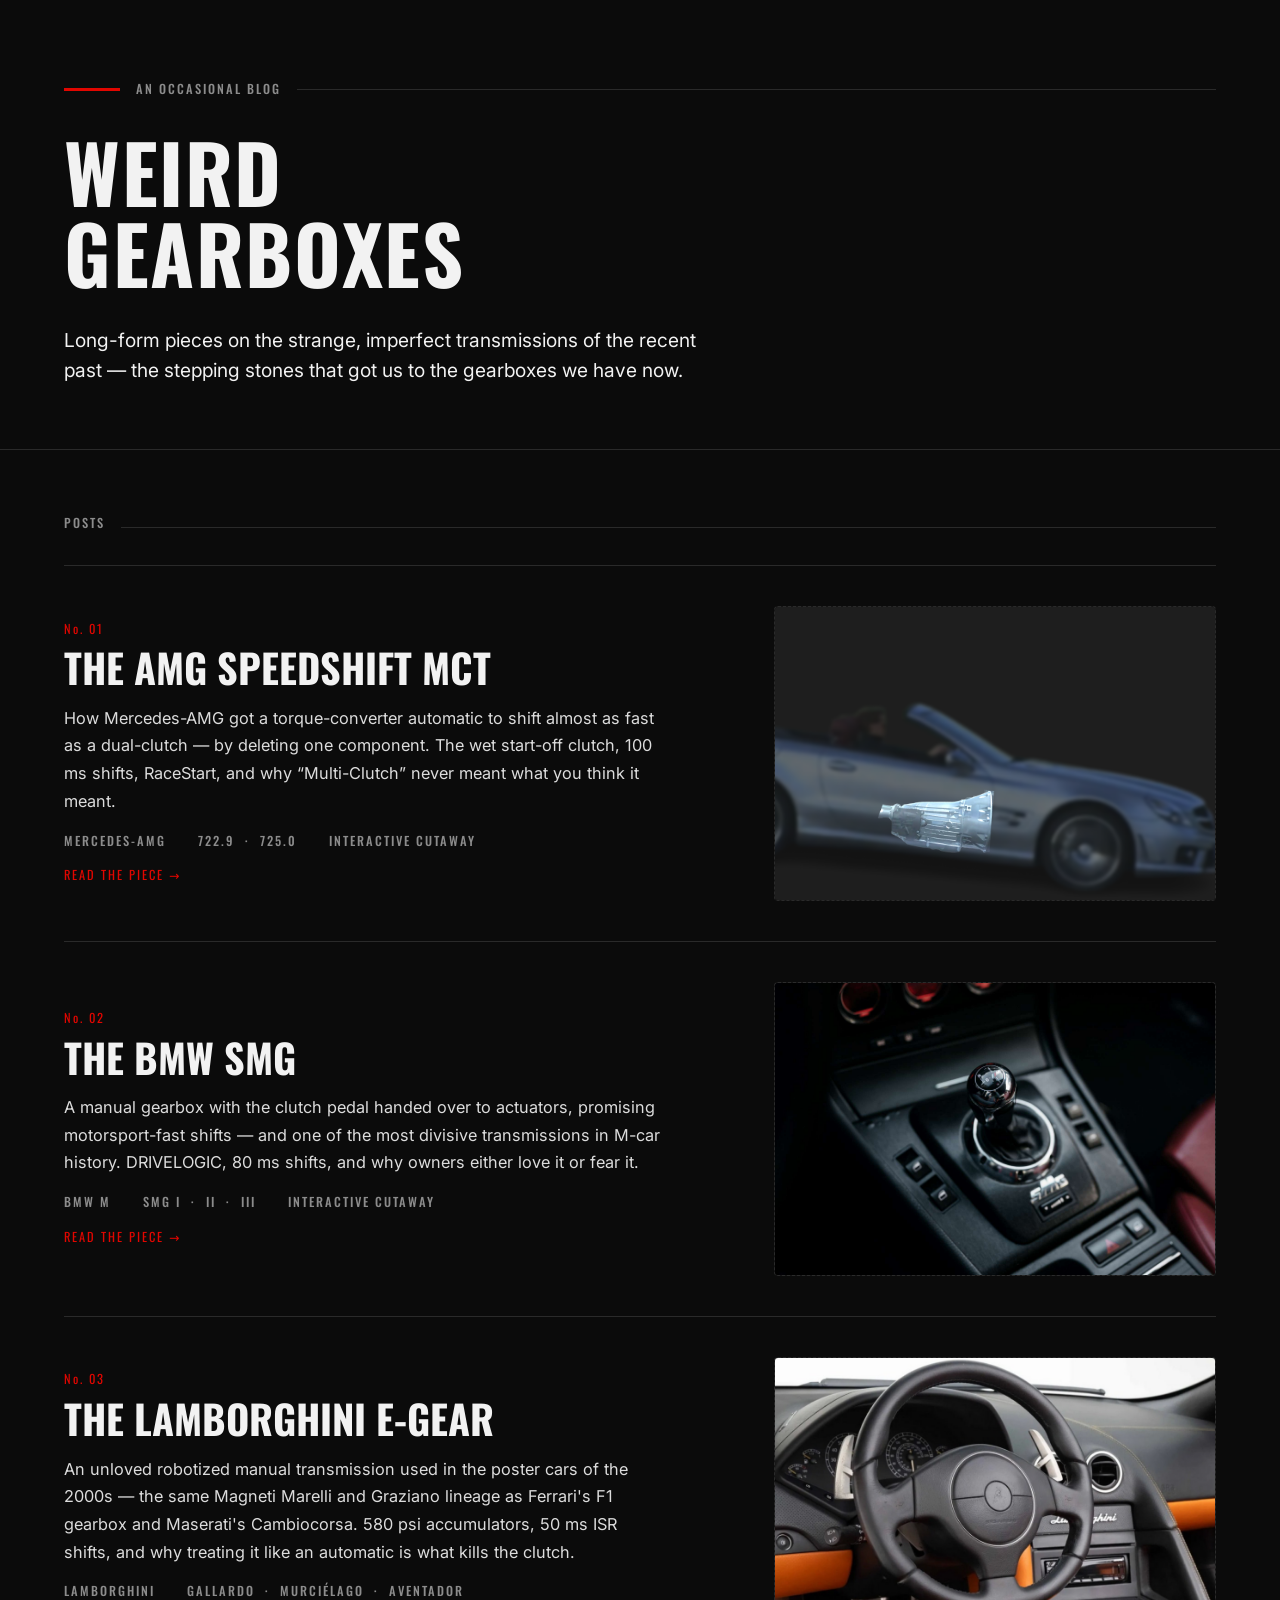
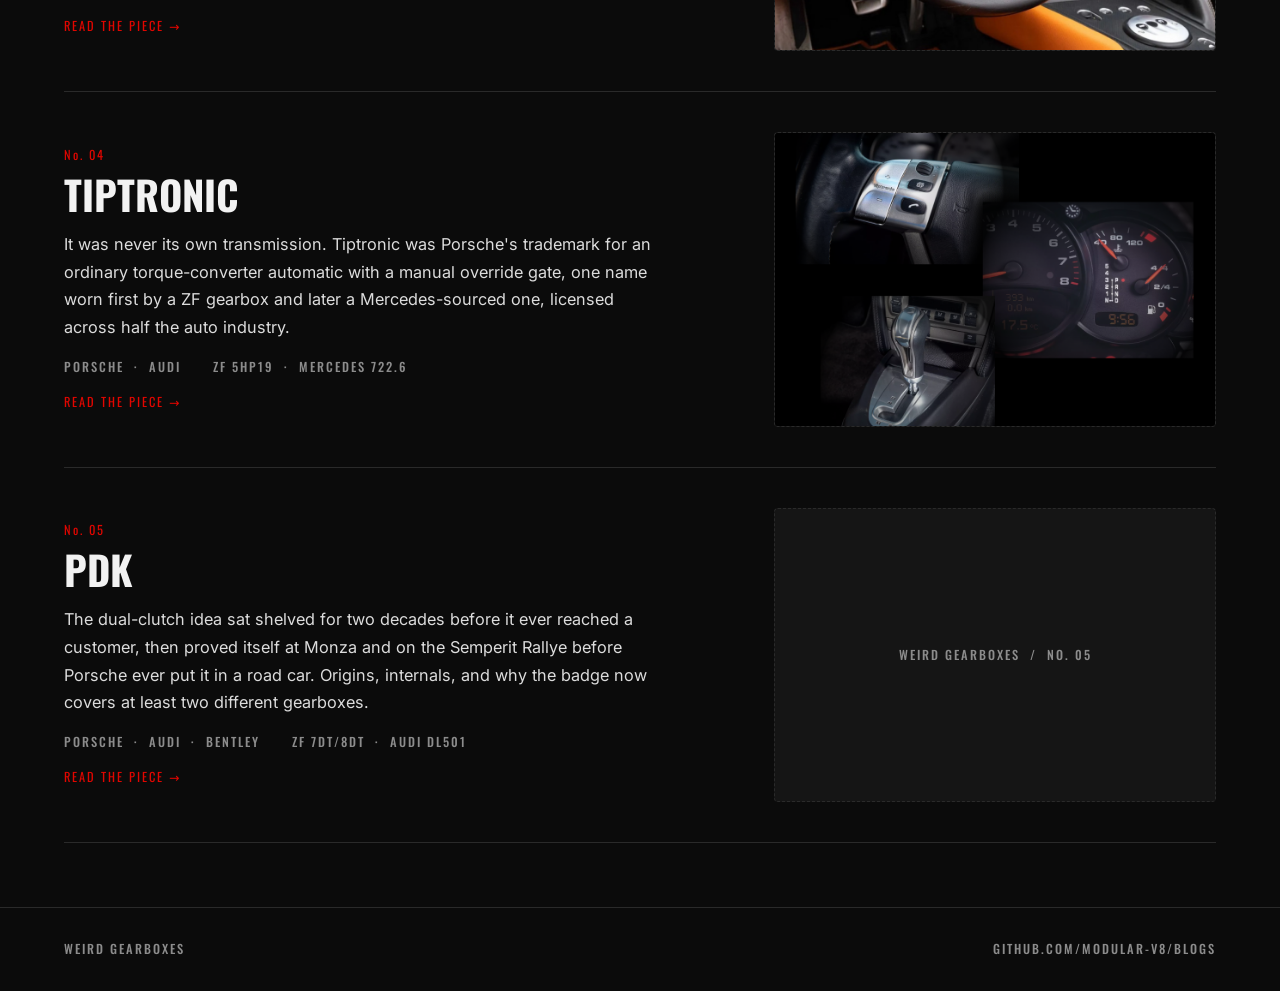
==== index.html @ c2068416 "Add PDK post and link it from the site index Adds the fifth Weird Gearboxes piece: Porsche's PDK dua" ====
<!DOCTYPE html>
<html lang="en">
<head>
<meta charset="utf-8">
<meta name="viewport" content="width=device-width, initial-scale=1, viewport-fit=cover">
<title>Weird Gearboxes</title>
<meta name="description" content="Long-form pieces on the strange, imperfect transmissions that got us to the gearboxes we have now.">
<meta name="theme-color" content="#0B0B0B">
<meta property="og:title" content="Weird Gearboxes">
<meta property="og:description" content="Long-form pieces on the strange, imperfect transmissions that got us to the gearboxes we have now.">
<meta property="og:type" content="website">

<link rel="preconnect" href="https://fonts.googleapis.com">
<link rel="preconnect" href="https://fonts.gstatic.com" crossorigin>
<link href="https://fonts.googleapis.com/css2?family=Oswald:wght@400;500;600;700&family=Inter:wght@400;500;600;700&display=swap" rel="stylesheet">

<style>
/* ============================================================
   Design tokens — DESIGN.md "Motorsport Livery"
   ============================================================ */
:root{
  --primary:#F2F2F2;
  --secondary:#8C8C8C;
  --tertiary:#E10600;
  --neutral:#0B0B0B;
  --surface:#151515;
  --on-primary:#0B0B0B;

  --line:#2A2A2A;

  --font-display:"Oswald","Arial Narrow","Helvetica Neue Condensed",Impact,system-ui,sans-serif;
  --font-body:"Inter",-apple-system,BlinkMacSystemFont,"Segoe UI",Roboto,Helvetica,Arial,sans-serif;

  --r-sm:0px;
  --r-md:2px;
  --r-lg:4px;

  --s-sm:8px;
  --s-md:16px;
  --s-lg:32px;

  --maxw:1280px;
  --gutter:clamp(20px,5vw,64px);
}

*,*::before,*::after{box-sizing:border-box}
html{-webkit-text-size-adjust:100%}

body{
  margin:0;
  min-height:100vh;
  display:flex;
  flex-direction:column;
  background:var(--neutral);
  color:var(--primary);
  font-family:var(--font-body);
  font-size:0.95rem;
  line-height:1.5;
  -webkit-font-smoothing:antialiased;
}

img{max-width:100%;display:block}
a{color:var(--tertiary);text-decoration:none}
:focus-visible{outline:2px solid var(--tertiary);outline-offset:3px}

.wrap{
  width:100%;
  max-width:var(--maxw);
  margin:0 auto;
  padding-inline:var(--gutter);
}

.label{
  font-family:var(--font-display);
  font-size:0.78rem;
  font-weight:500;
  letter-spacing:0.16em;
  text-transform:uppercase;
  color:var(--secondary);
}

/* ============================================================
   Masthead
   ============================================================ */
.masthead{
  border-bottom:1px solid var(--line);
  padding-block:calc(var(--s-lg) * 2.5) calc(var(--s-lg) * 2);
}
.masthead__kicker{
  display:flex;align-items:center;gap:var(--s-md);
  margin-bottom:var(--s-lg);
}
.masthead__kicker::after{content:"";height:1px;flex:1;background:var(--line)}
.masthead__rule{width:56px;height:3px;background:var(--tertiary);flex:none}

h1{
  font-family:var(--font-display);
  font-weight:700;
  letter-spacing:0.02em;
  line-height:1.02;
  text-transform:uppercase;
  font-size:clamp(2.6rem,9vw,5rem);
  margin:0;
  max-width:12ch;
}
.masthead__dek{
  margin:var(--s-lg) 0 0;
  max-width:56ch;
  font-size:clamp(1rem,1.6vw,1.2rem);
  line-height:1.55;
}

/* ============================================================
   Post list
   ============================================================ */
main{flex:1}
.posts{padding-block:calc(var(--s-lg) * 2)}
.posts__head{
  display:flex;align-items:baseline;gap:var(--s-md);
  margin-bottom:var(--s-lg);
}
.posts__head::after{content:"";height:1px;flex:1;background:var(--line)}

.post{
  display:grid;
  grid-template-columns:60fr 40fr;
  gap:calc(var(--s-lg) * 1.5);
  align-items:center;
  padding-block:calc(var(--s-lg) * 1.25);
  border-top:1px solid var(--line);
  color:inherit;
}
.post:last-of-type{border-bottom:1px solid var(--line)}
.post__no{
  font-family:var(--font-display);
  font-size:0.78rem;
  letter-spacing:0.16em;
  color:var(--tertiary);
  display:block;
  margin-bottom:var(--s-sm);
}
.post__title{
  font-family:var(--font-display);
  font-size:clamp(1.6rem,3.6vw,2.5rem);
  font-weight:700;
  line-height:1.06;
  text-transform:uppercase;
  margin:0 0 var(--s-md);
  max-width:20ch;
  transition:color .18s ease;
}
.post__dek{
  margin:0 0 var(--s-md);
  max-width:60ch;
  font-size:1.02rem;
  line-height:1.7;
  color:#DCDCDC;
}
.post__meta{display:flex;flex-wrap:wrap;gap:var(--s-sm) var(--s-lg)}
.post__cta{
  display:inline-block;
  margin-top:var(--s-md);
  font-family:var(--font-display);
  font-size:0.78rem;
  letter-spacing:0.16em;
  text-transform:uppercase;
  color:var(--tertiary);
  border-bottom:1px solid transparent;
}
.post:hover .post__cta,.post:focus-visible .post__cta{border-bottom-color:var(--tertiary)}

.post__art{
  position:relative;
  background:var(--surface);
  border:1px dashed var(--line);
  border-radius:var(--r-lg);
  aspect-ratio:3/2;
  display:flex;
  align-items:center;
  justify-content:center;
  overflow:hidden;
}
.post__art img{width:100%;height:100%;object-fit:cover}
.post__art.is-missing img{display:none}
.post__art .ph{display:none;text-align:center;padding:var(--s-lg)}
.post__art.is-missing .ph{display:block}

@media (max-width:820px){
  .post{grid-template-columns:1fr;gap:var(--s-lg);align-items:start}
  .post__art{order:-1}
}

/* ============================================================
   Foot
   ============================================================ */
.foot{
  border-top:1px solid var(--line);
  padding-block:var(--s-lg);
  display:flex;flex-wrap:wrap;gap:var(--s-md);
  justify-content:space-between;align-items:center;
}
</style>
</head>

<body>

<header class="masthead">
  <div class="wrap">
    <div class="masthead__kicker">
      <span class="masthead__rule"></span>
      <span class="label">An occasional blog</span>
    </div>
    <h1>Weird Gearboxes</h1>
    <p class="masthead__dek">Long-form pieces on the strange, imperfect transmissions of the recent past — the stepping stones that got us to the gearboxes we have now.</p>
  </div>
</header>

<main>
  <section class="posts">
    <div class="wrap">
      <div class="posts__head">
        <span class="label">Posts</span>
      </div>

      <a class="post" href="mercedes-mct/">
        <div>
          <span class="post__no">No. 01</span>
          <h2 class="post__title">The AMG SpeedShift MCT</h2>
          <p class="post__dek">How Mercedes-AMG got a torque-converter automatic to shift almost as fast as a dual-clutch — by deleting one component. The wet start-off clutch, 100 ms shifts, RaceStart, and why “Multi-Clutch” never meant what you think it meant.</p>
          <div class="post__meta">
            <span class="label">Mercedes-AMG</span>
            <span class="label">722.9 &nbsp;·&nbsp; 725.0</span>
            <span class="label">Interactive cutaway</span>
          </div>
          <span class="post__cta">Read the piece →</span>
        </div>
        <div class="post__art" id="art01">
          <img src="mercedes-mct/assets/fig-00-hero.jpg" alt="The AMG SpeedShift MCT transmission.">
          <div class="ph"><span class="label">Weird Gearboxes &nbsp;/&nbsp; No. 01</span></div>
        </div>
      </a>

      <a class="post" href="bmw-smg/">
        <div>
          <span class="post__no">No. 02</span>
          <h2 class="post__title">The BMW SMG</h2>
          <p class="post__dek">A manual gearbox with the clutch pedal handed over to actuators, promising motorsport-fast shifts — and one of the most divisive transmissions in M-car history. DRIVELOGIC, 80 ms shifts, and why owners either love it or fear it.</p>
          <div class="post__meta">
            <span class="label">BMW M</span>
            <span class="label">SMG I &nbsp;·&nbsp; II &nbsp;·&nbsp; III</span>
            <span class="label">Interactive cutaway</span>
          </div>
          <span class="post__cta">Read the piece →</span>
        </div>
        <div class="post__art" id="art02">
          <img src="bmw-smg/assets/fig-00-hero.jpg" alt="The BMW SMG sequential manual gearbox.">
          <div class="ph"><span class="label">Weird Gearboxes &nbsp;/&nbsp; No. 02</span></div>
        </div>
      </a>

      <a class="post" href="lamborghini-single-clutch/">
        <div>
          <span class="post__no">No. 03</span>
          <h2 class="post__title">The Lamborghini e-gear</h2>
          <p class="post__dek">An unloved robotized manual transmission used in the poster cars of the 2000s — the same Magneti Marelli and Graziano lineage as Ferrari's F1 gearbox and Maserati's Cambiocorsa. 580 psi accumulators, 50 ms ISR shifts, and why treating it like an automatic is what kills the clutch.</p>
          <div class="post__meta">
            <span class="label">Lamborghini</span>
            <span class="label">Gallardo &nbsp;·&nbsp; Murciélago &nbsp;·&nbsp; Aventador</span>
          </div>
          <span class="post__cta">Read the piece →</span>
        </div>
        <div class="post__art" id="art03">
          <img src="lamborghini-single-clutch/assets/fig-00-hero.jpg" alt="A Lamborghini e-gear paddle-shift lever and gate.">
          <div class="ph"><span class="label">Weird Gearboxes &nbsp;/&nbsp; No. 03</span></div>
        </div>
      </a>

      <a class="post" href="tiptronic/">
        <div>
          <span class="post__no">No. 04</span>
          <h2 class="post__title">TipTronic</h2>
          <p class="post__dek">It was never its own transmission. Tiptronic was Porsche's trademark for an ordinary torque-converter automatic with a manual override gate, one name worn first by a ZF gearbox and later a Mercedes-sourced one, licensed across half the auto industry.</p>
          <div class="post__meta">
            <span class="label">Porsche &nbsp;·&nbsp; Audi</span>
            <span class="label">ZF 5HP19 &nbsp;·&nbsp; Mercedes 722.6</span>
          </div>
          <span class="post__cta">Read the piece →</span>
        </div>
        <div class="post__art" id="art04">
          <img src="tiptronic/assets/fig-00-hero.jpg" alt="A Porsche Tiptronic shifter and instrument cluster.">
          <div class="ph"><span class="label">Weird Gearboxes &nbsp;/&nbsp; No. 04</span></div>
        </div>
      </a>

      <a class="post" href="pdk/">
        <div>
          <span class="post__no">No. 05</span>
          <h2 class="post__title">PDK</h2>
          <p class="post__dek">The dual-clutch idea sat shelved for two decades before it ever reached a customer, then proved itself at Monza and on the Semperit Rallye before Porsche ever put it in a road car. Origins, internals, and why the badge now covers at least two different gearboxes.</p>
          <div class="post__meta">
            <span class="label">Porsche &nbsp;·&nbsp; Audi &nbsp;·&nbsp; Bentley</span>
            <span class="label">ZF 7DT/8DT &nbsp;·&nbsp; Audi DL501</span>
          </div>
          <span class="post__cta">Read the piece →</span>
        </div>
        <div class="post__art" id="art05">
          <img src="pdk/assets/fig-00-hero.jpg" alt="A Porsche PDK paddle shifter and instrument cluster.">
          <div class="ph"><span class="label">Weird Gearboxes &nbsp;/&nbsp; No. 05</span></div>
        </div>
      </a>
    </div>
  </section>
</main>

<footer>
  <div class="wrap foot">
    <span class="label">Weird Gearboxes</span>
    <span class="label">github.com/modular-v8/blogs</span>
  </div>
</footer>

<script>
(function () {
  "use strict";
  // Same graceful-degradation rule as the article pages: no broken icons
  // before the real lead image is dropped in — and the same extension
  // fallback, so a .png satisfies a slot written as .jpg.
  var IMG_EXTS = ["jpg", "jpeg", "png", "webp", "avif"];

  function tryNextExt(img) {
    var src = img.getAttribute("src") || "";
    var dot = src.lastIndexOf(".");
    var miss = function () { img.closest(".post__art").classList.add("is-missing"); };
    if (dot === -1) { miss(); return; }
    var tried = img._triedExts || (img._triedExts = [src.slice(dot + 1).toLowerCase()]);
    var next = IMG_EXTS.find(function (ext) { return tried.indexOf(ext) === -1; });
    if (!next) { miss(); return; }
    tried.push(next);
    img.src = src.slice(0, dot) + "." + next;
  }
  document.querySelectorAll(".post__art img").forEach(function (img) {
    img.addEventListener("error", function () { tryNextExt(img); });
    if (img.complete && img.naturalWidth === 0) { tryNextExt(img); }
  });
})();
</script>
</body>
</html>
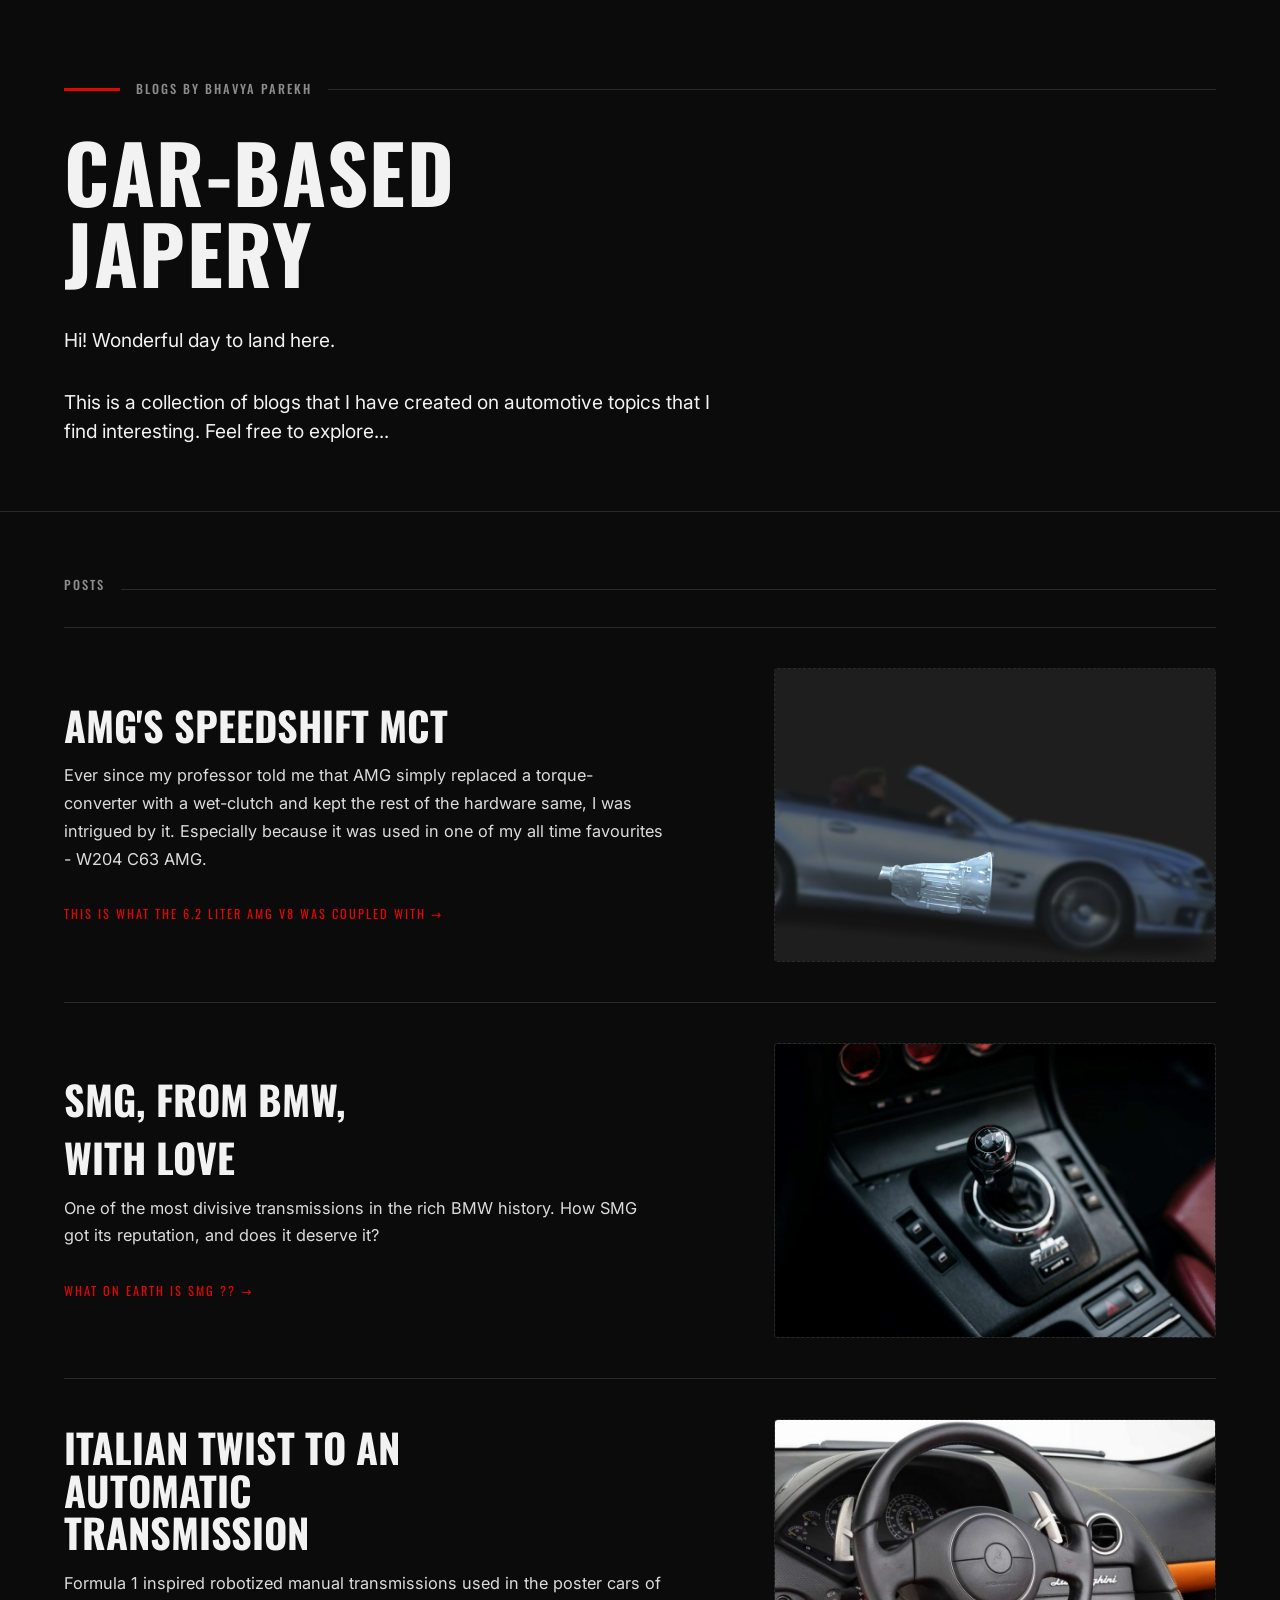
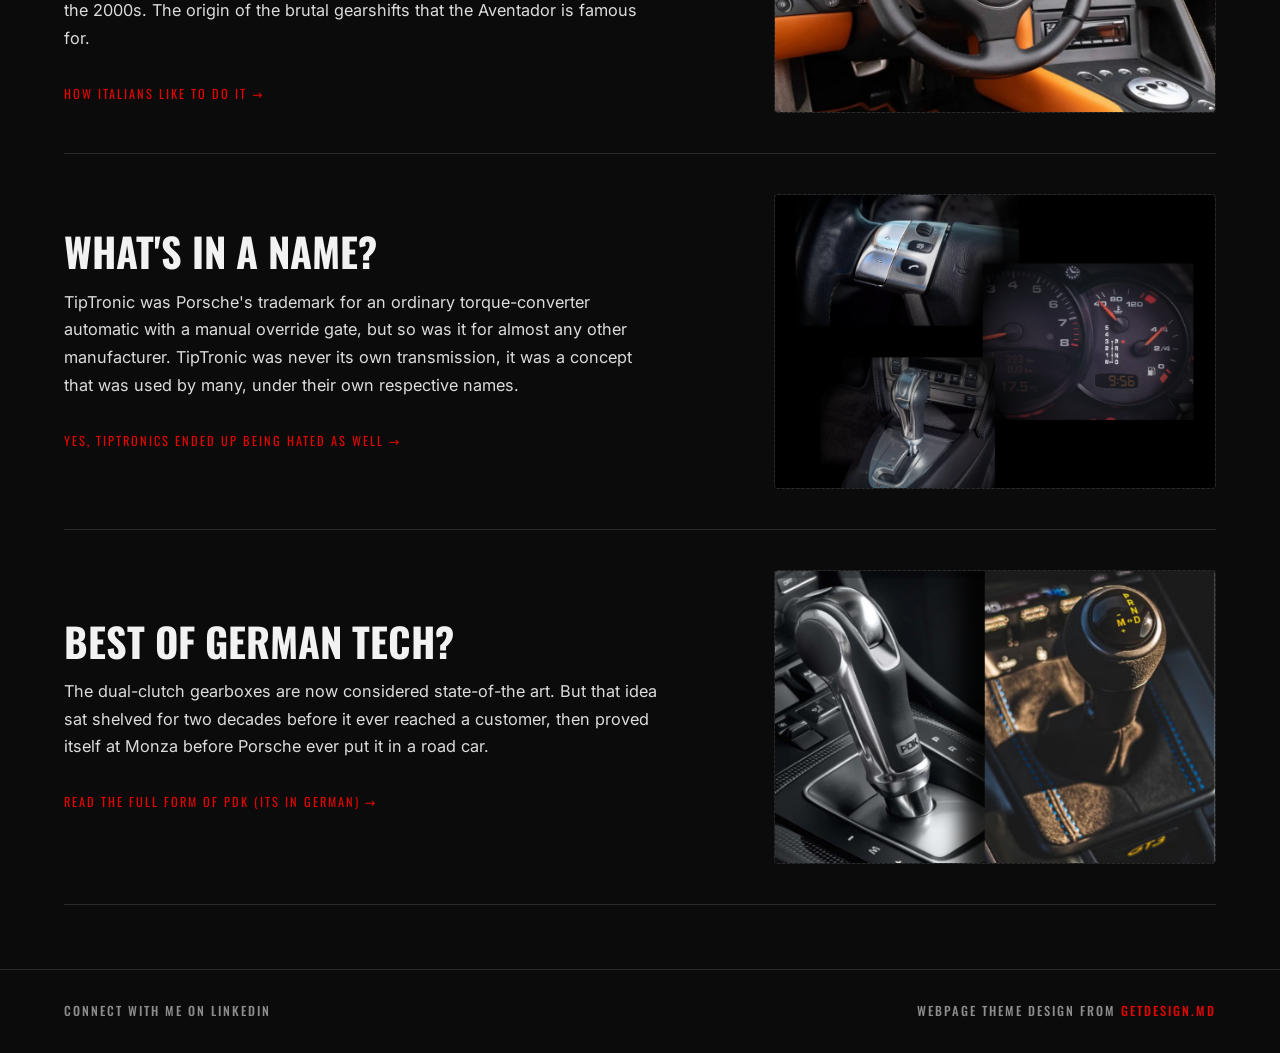
==== commit 92ced36d: "Revise cover page copy, fix reverse-section mobile layout, sync footers and README - Rewrite homepag" ====
--- a/index.html
+++ b/index.html
@@ -3,10 +3,10 @@
 <head>
 <meta charset="utf-8">
 <meta name="viewport" content="width=device-width, initial-scale=1, viewport-fit=cover">
-<title>Weird Gearboxes</title>
+<title>Blogs by Bhavya Parekh</title>
 <meta name="description" content="Long-form pieces on the strange, imperfect transmissions that got us to the gearboxes we have now.">
 <meta name="theme-color" content="#0B0B0B">
-<meta property="og:title" content="Weird Gearboxes">
+<meta property="og:title" content="Blogs by Bhavya Parekh">
 <meta property="og:description" content="Long-form pieces on the strange, imperfect transmissions that got us to the gearboxes we have now.">
 <meta property="og:type" content="website">
 
@@ -208,10 +208,11 @@
   <div class="wrap">
     <div class="masthead__kicker">
       <span class="masthead__rule"></span>
-      <span class="label">An occasional blog</span>
+      <span class="label">blogs by Bhavya parekh</span>
     </div>
-    <h1>Weird Gearboxes</h1>
-    <p class="masthead__dek">Long-form pieces on the strange, imperfect transmissions of the recent past — the stepping stones that got us to the gearboxes we have now.</p>
+    <h1>car-BASED JAPERY</h1>
+    <p class="masthead__dek">Hi! Wonderful day to land here.</p>
+    <p class="masthead__dek">This is a collection of blogs that I have created on automotive topics that I find interesting. Feel free to explore...</p>
   </div>
 </header>
 
@@ -224,88 +225,62 @@
 
       <a class="post" href="mercedes-mct/">
         <div>
-          <span class="post__no">No. 01</span>
-          <h2 class="post__title">The AMG SpeedShift MCT</h2>
-          <p class="post__dek">How Mercedes-AMG got a torque-converter automatic to shift almost as fast as a dual-clutch — by deleting one component. The wet start-off clutch, 100 ms shifts, RaceStart, and why “Multi-Clutch” never meant what you think it meant.</p>
-          <div class="post__meta">
-            <span class="label">Mercedes-AMG</span>
-            <span class="label">722.9 &nbsp;·&nbsp; 725.0</span>
-            <span class="label">Interactive cutaway</span>
-          </div>
-          <span class="post__cta">Read the piece →</span>
+          <h2 class="post__title">AMG's SpeedShift MCT</h2>
+          <p class="post__dek">Ever since my professor told me that AMG simply replaced a torque-converter with a wet-clutch and kept the rest of the hardware same, I was intrigued by it. Especially because it was used in one of my all time favourites - W204 C63 AMG.</p>
+          <span class="post__cta">THIS IS WHAT THE 6.2 liter amg v8 Was COUPLED WITH →</span>
         </div>
         <div class="post__art" id="art01">
           <img src="mercedes-mct/assets/fig-00-hero.jpg" alt="The AMG SpeedShift MCT transmission.">
-          <div class="ph"><span class="label">Weird Gearboxes &nbsp;/&nbsp; No. 01</span></div>
+          <div class="ph"><span class="label">Blogs by Bhavya Parekh &nbsp;/&nbsp; No. 01</span></div>
         </div>
       </a>
 
       <a class="post" href="bmw-smg/">
         <div>
-          <span class="post__no">No. 02</span>
-          <h2 class="post__title">The BMW SMG</h2>
-          <p class="post__dek">A manual gearbox with the clutch pedal handed over to actuators, promising motorsport-fast shifts — and one of the most divisive transmissions in M-car history. DRIVELOGIC, 80 ms shifts, and why owners either love it or fear it.</p>
-          <div class="post__meta">
-            <span class="label">BMW M</span>
-            <span class="label">SMG I &nbsp;·&nbsp; II &nbsp;·&nbsp; III</span>
-            <span class="label">Interactive cutaway</span>
-          </div>
-          <span class="post__cta">Read the piece →</span>
+          <h2 class="post__title">SMG, From BMW,</h2>
+          <h2 class="post__title">with love</h2>
+          <p class="post__dek">One of the most divisive transmissions in the rich BMW history. How SMG got its reputation, and does it deserve it? </p>
+          <span class="post__cta">What on earth is SMG ?? →</span>
         </div>
         <div class="post__art" id="art02">
           <img src="bmw-smg/assets/fig-00-hero.jpg" alt="The BMW SMG sequential manual gearbox.">
-          <div class="ph"><span class="label">Weird Gearboxes &nbsp;/&nbsp; No. 02</span></div>
+          <div class="ph"><span class="label">Blogs by Bhavya Parekh &nbsp;/&nbsp; No. 02</span></div>
         </div>
       </a>
 
       <a class="post" href="lamborghini-single-clutch/">
         <div>
-          <span class="post__no">No. 03</span>
-          <h2 class="post__title">The Lamborghini e-gear</h2>
-          <p class="post__dek">An unloved robotized manual transmission used in the poster cars of the 2000s — the same Magneti Marelli and Graziano lineage as Ferrari's F1 gearbox and Maserati's Cambiocorsa. 580 psi accumulators, 50 ms ISR shifts, and why treating it like an automatic is what kills the clutch.</p>
-          <div class="post__meta">
-            <span class="label">Lamborghini</span>
-            <span class="label">Gallardo &nbsp;·&nbsp; Murciélago &nbsp;·&nbsp; Aventador</span>
-          </div>
-          <span class="post__cta">Read the piece →</span>
+          <h2 class="post__title">ITALIAN TWIST TO AN AUTOMATIC TRANSMISSION</h2>
+          <p class="post__dek">Formula 1 inspired robotized manual transmissions used in the poster cars of the 2000s. The origin of the brutal gearshifts that the Aventador is famous for.</p>
+          <span class="post__cta">HOW ITALIANS LIKE TO DO IT →</span>
         </div>
         <div class="post__art" id="art03">
           <img src="lamborghini-single-clutch/assets/fig-00-hero.jpg" alt="A Lamborghini e-gear paddle-shift lever and gate.">
-          <div class="ph"><span class="label">Weird Gearboxes &nbsp;/&nbsp; No. 03</span></div>
+          <div class="ph"><span class="label">Blogs by Bhavya Parekh &nbsp;/&nbsp; No. 03</span></div>
         </div>
       </a>
 
       <a class="post" href="tiptronic/">
         <div>
-          <span class="post__no">No. 04</span>
-          <h2 class="post__title">TipTronic</h2>
-          <p class="post__dek">It was never its own transmission. Tiptronic was Porsche's trademark for an ordinary torque-converter automatic with a manual override gate, one name worn first by a ZF gearbox and later a Mercedes-sourced one, licensed across half the auto industry.</p>
-          <div class="post__meta">
-            <span class="label">Porsche &nbsp;·&nbsp; Audi</span>
-            <span class="label">ZF 5HP19 &nbsp;·&nbsp; Mercedes 722.6</span>
-          </div>
-          <span class="post__cta">Read the piece →</span>
+          <h2 class="post__title">WHAT's in a name?</h2>
+          <p class="post__dek">TipTronic was Porsche's trademark for an ordinary torque-converter automatic with a manual override gate, but so was it for almost any other manufacturer. TipTronic was never its own transmission, it was a concept that was used by many, under their own respective names. </p>
+          <span class="post__cta">Yes, tiptronics ended up being hated as well →</span>
         </div>
         <div class="post__art" id="art04">
           <img src="tiptronic/assets/fig-00-hero.jpg" alt="A Porsche Tiptronic shifter and instrument cluster.">
-          <div class="ph"><span class="label">Weird Gearboxes &nbsp;/&nbsp; No. 04</span></div>
+          <div class="ph"><span class="label">Blogs by Bhavya Parekh &nbsp;/&nbsp; No. 04</span></div>
         </div>
       </a>
 
       <a class="post" href="pdk/">
         <div>
-          <span class="post__no">No. 05</span>
-          <h2 class="post__title">PDK</h2>
-          <p class="post__dek">The dual-clutch idea sat shelved for two decades before it ever reached a customer, then proved itself at Monza and on the Semperit Rallye before Porsche ever put it in a road car. Origins, internals, and why the badge now covers at least two different gearboxes.</p>
-          <div class="post__meta">
-            <span class="label">Porsche &nbsp;·&nbsp; Audi &nbsp;·&nbsp; Bentley</span>
-            <span class="label">ZF 7DT/8DT &nbsp;·&nbsp; Audi DL501</span>
-          </div>
-          <span class="post__cta">Read the piece →</span>
+          <h2 class="post__title">best of german tech?</h2>
+          <p class="post__dek">The dual-clutch gearboxes are now considered state-of-the art. But that idea sat shelved for two decades before it ever reached a customer, then proved itself at Monza before Porsche ever put it in a road car.</p>
+          <span class="post__cta">READ THE FULL FORM OF PDK (iTS IN GERMAN) →</span>
         </div>
         <div class="post__art" id="art05">
           <img src="pdk/assets/fig-00-hero.jpg" alt="A Porsche PDK paddle shifter and instrument cluster.">
-          <div class="ph"><span class="label">Weird Gearboxes &nbsp;/&nbsp; No. 05</span></div>
+          <div class="ph"><span class="label">Blogs by Bhavya Parekh &nbsp;/&nbsp; No. 05</span></div>
         </div>
       </a>
     </div>
@@ -314,8 +289,8 @@
 
 <footer>
   <div class="wrap foot">
-    <span class="label">Weird Gearboxes</span>
-    <span class="label">github.com/modular-v8/blogs</span>
+    <a class="label" href="https://www.linkedin.com/in/bhavyaparekh919/">Connect with me on LinkedIn</a>
+    <span class="label">Webpage theme design from <a href="https://getdesign.md/" target="_blank" rel="noopener">getdesign.md</a></span>
   </div>
 </footer>
 
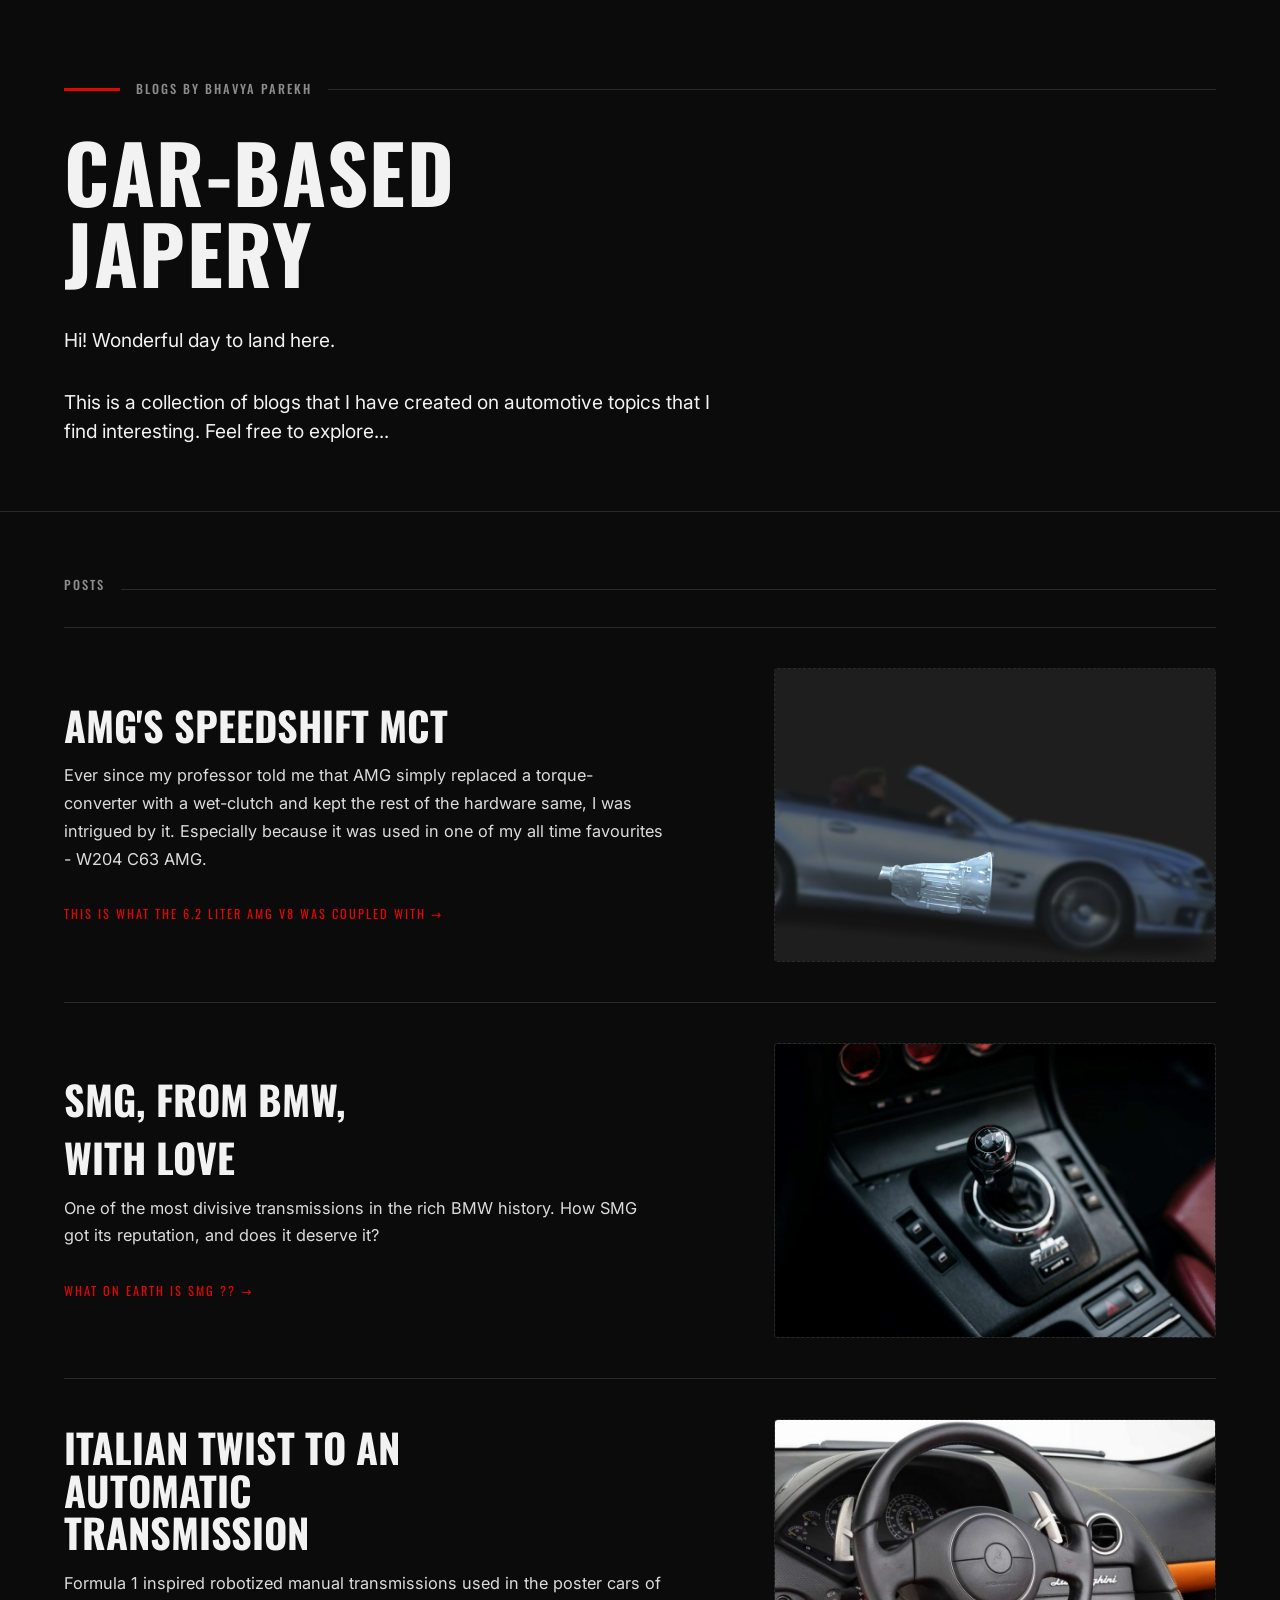
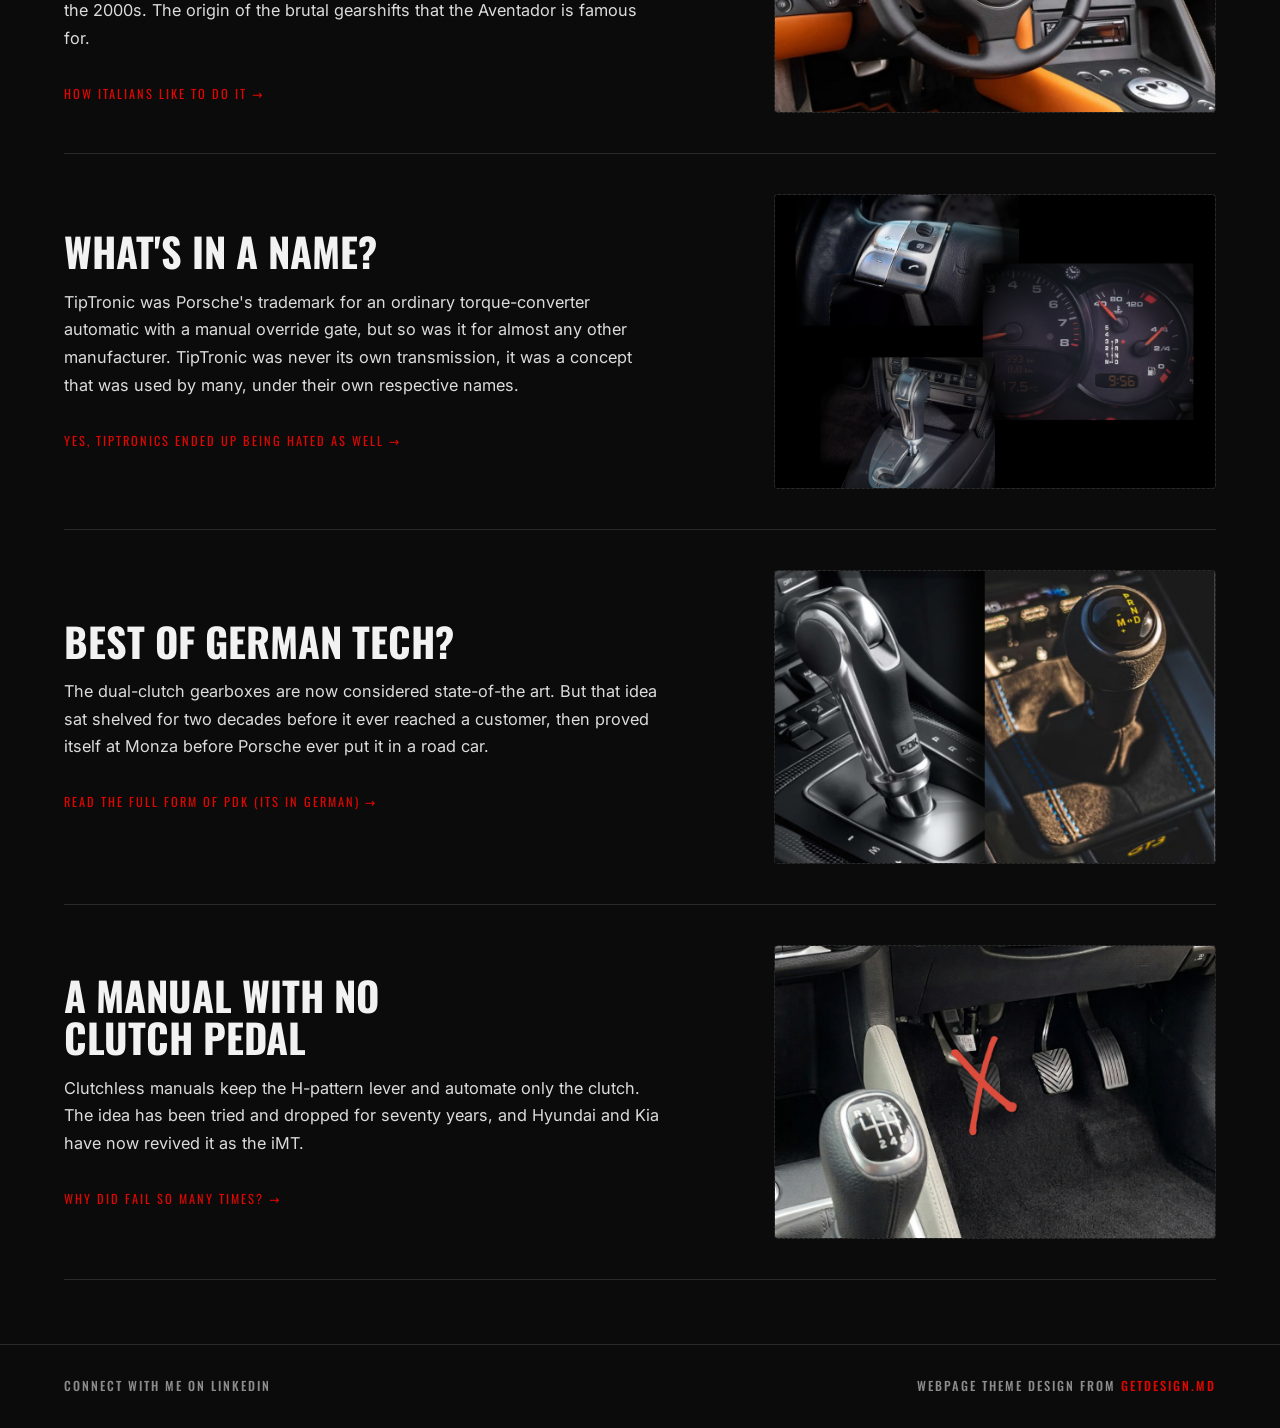
==== commit bfdb3d55: "Add clutchless manual blog" ====
--- a/index.html
+++ b/index.html
@@ -281,6 +281,18 @@
         <div class="post__art" id="art05">
           <img src="pdk/assets/fig-00-hero.jpg" alt="A Porsche PDK paddle shifter and instrument cluster.">
           <div class="ph"><span class="label">Blogs by Bhavya Parekh &nbsp;/&nbsp; No. 05</span></div>
+        </div>
+      </a>
+
+      <a class="post" href="clutchless-manual/">
+        <div>
+          <h2 class="post__title">A manual with no clutch pedal</h2>
+          <p class="post__dek">Clutchless manuals keep the H-pattern lever and automate only the clutch. The idea has been tried and dropped for seventy years, and Hyundai and Kia have now revived it as the iMT.</p>
+          <span class="post__cta">WHY DID FAIL SO MANY TIMES? →</span>
+        </div>
+        <div class="post__art" id="art06">
+          <img src="clutchless-manual/assets/fig-00-hero.jpg" alt="A clutchless manual gear lever with no clutch pedal beneath it.">
+          <div class="ph"><span class="label">Blogs by Bhavya Parekh &nbsp;/&nbsp; No. 06</span></div>
         </div>
       </a>
     </div>
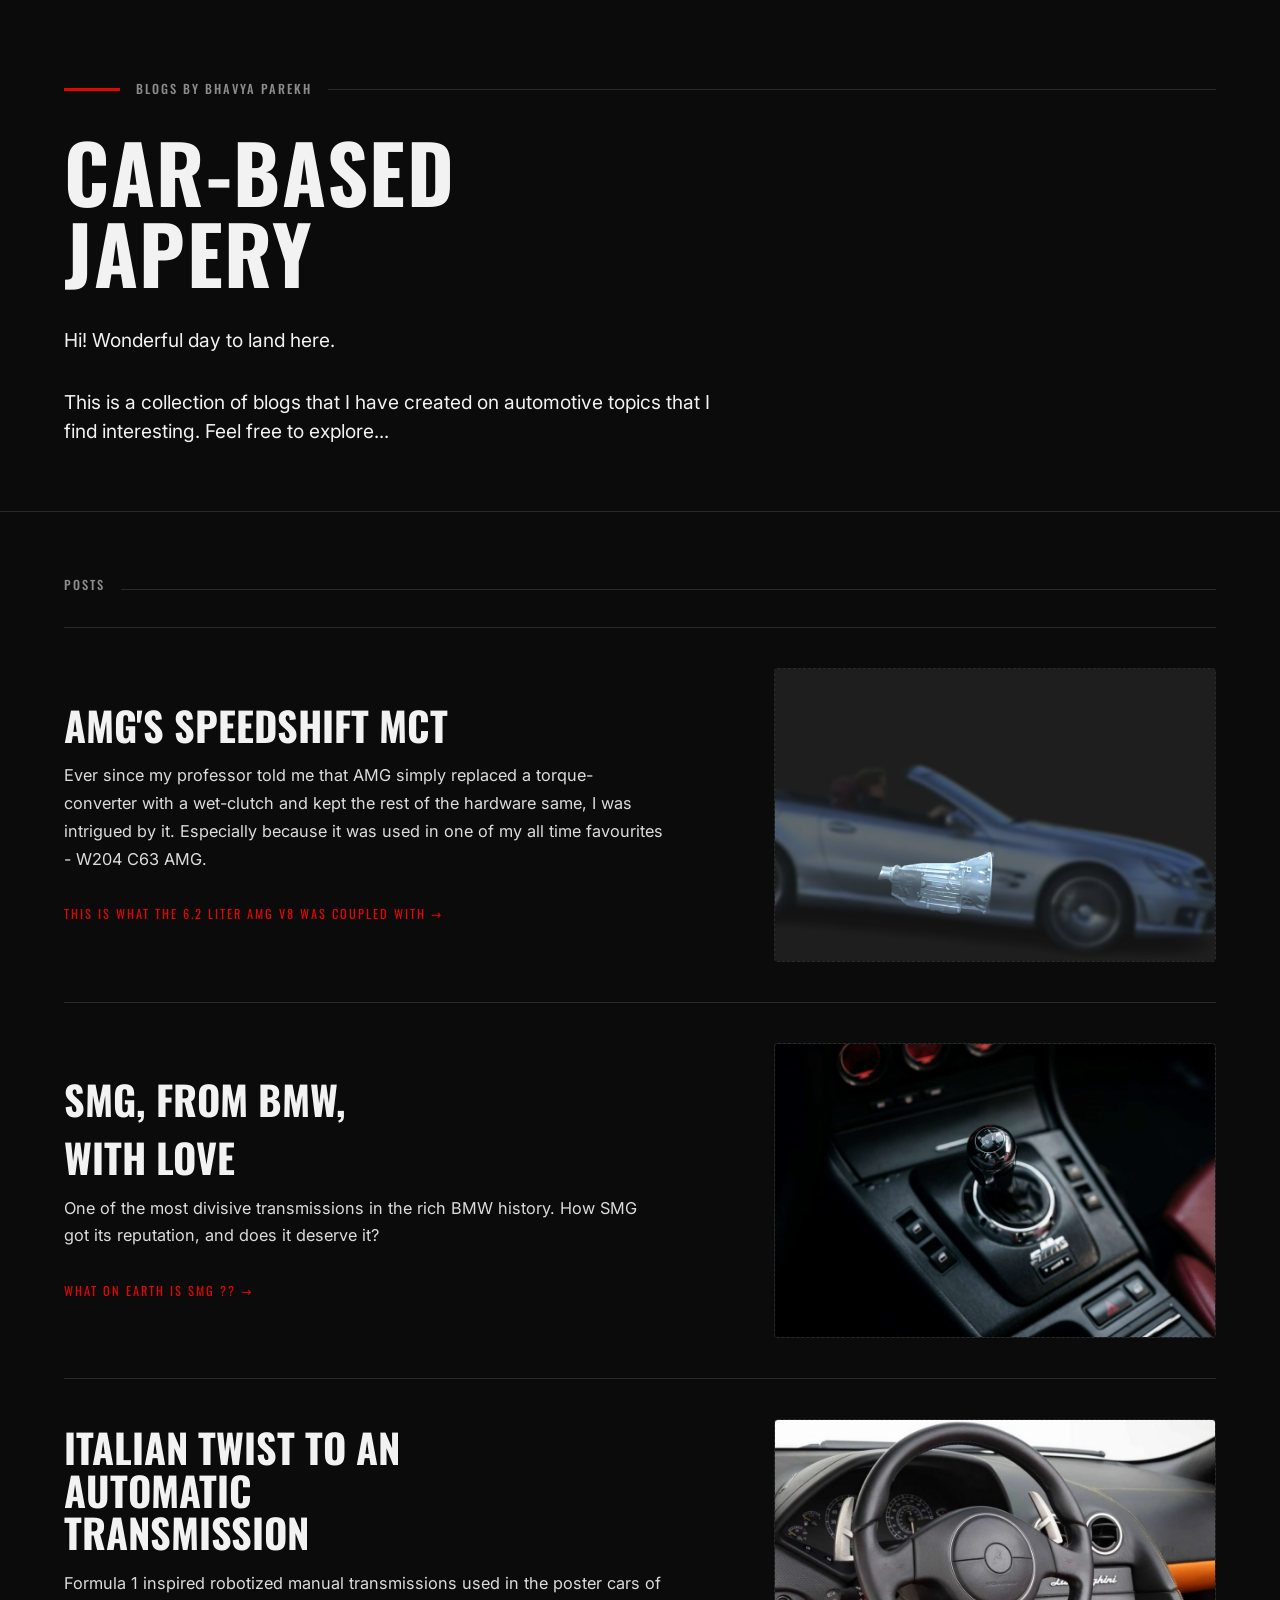
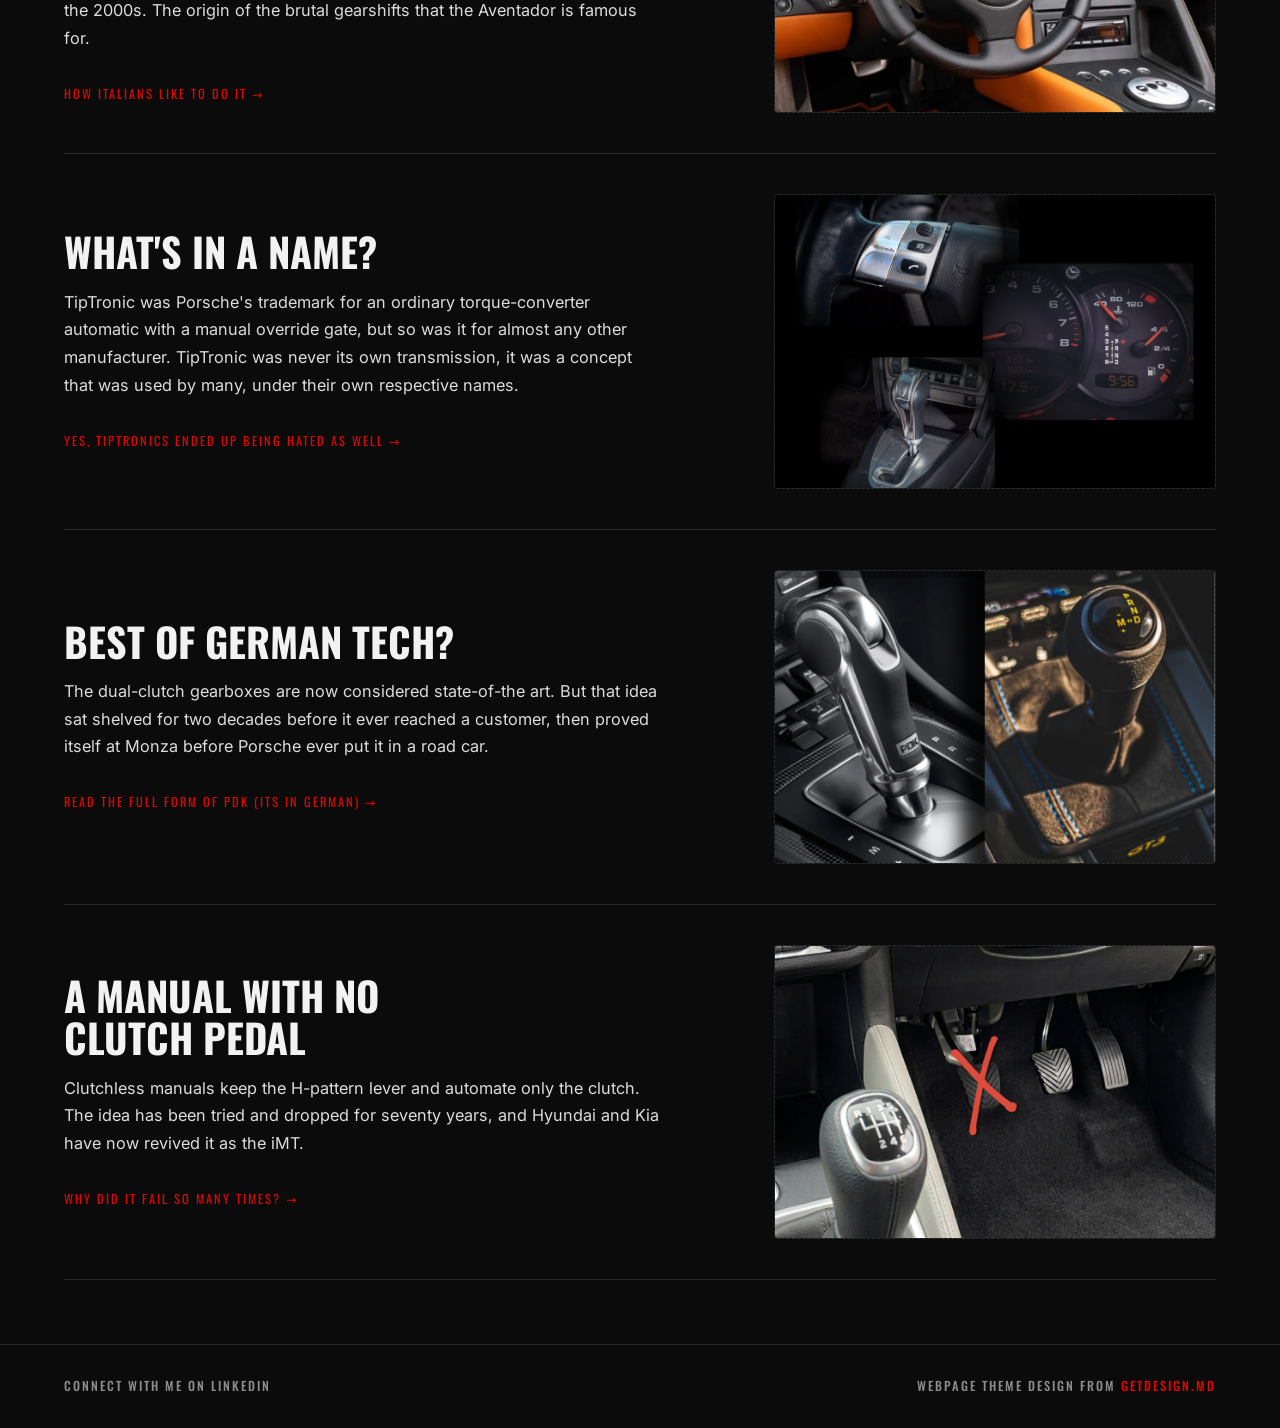
==== commit 405cf8c3: "update image and wording" ====
--- a/index.html
+++ b/index.html
@@ -288,7 +288,7 @@
         <div>
           <h2 class="post__title">A manual with no clutch pedal</h2>
           <p class="post__dek">Clutchless manuals keep the H-pattern lever and automate only the clutch. The idea has been tried and dropped for seventy years, and Hyundai and Kia have now revived it as the iMT.</p>
-          <span class="post__cta">WHY DID FAIL SO MANY TIMES? →</span>
+          <span class="post__cta">WHY DID IT FAIL SO MANY TIMES? →</span>
         </div>
         <div class="post__art" id="art06">
           <img src="clutchless-manual/assets/fig-00-hero.jpg" alt="A clutchless manual gear lever with no clutch pedal beneath it.">
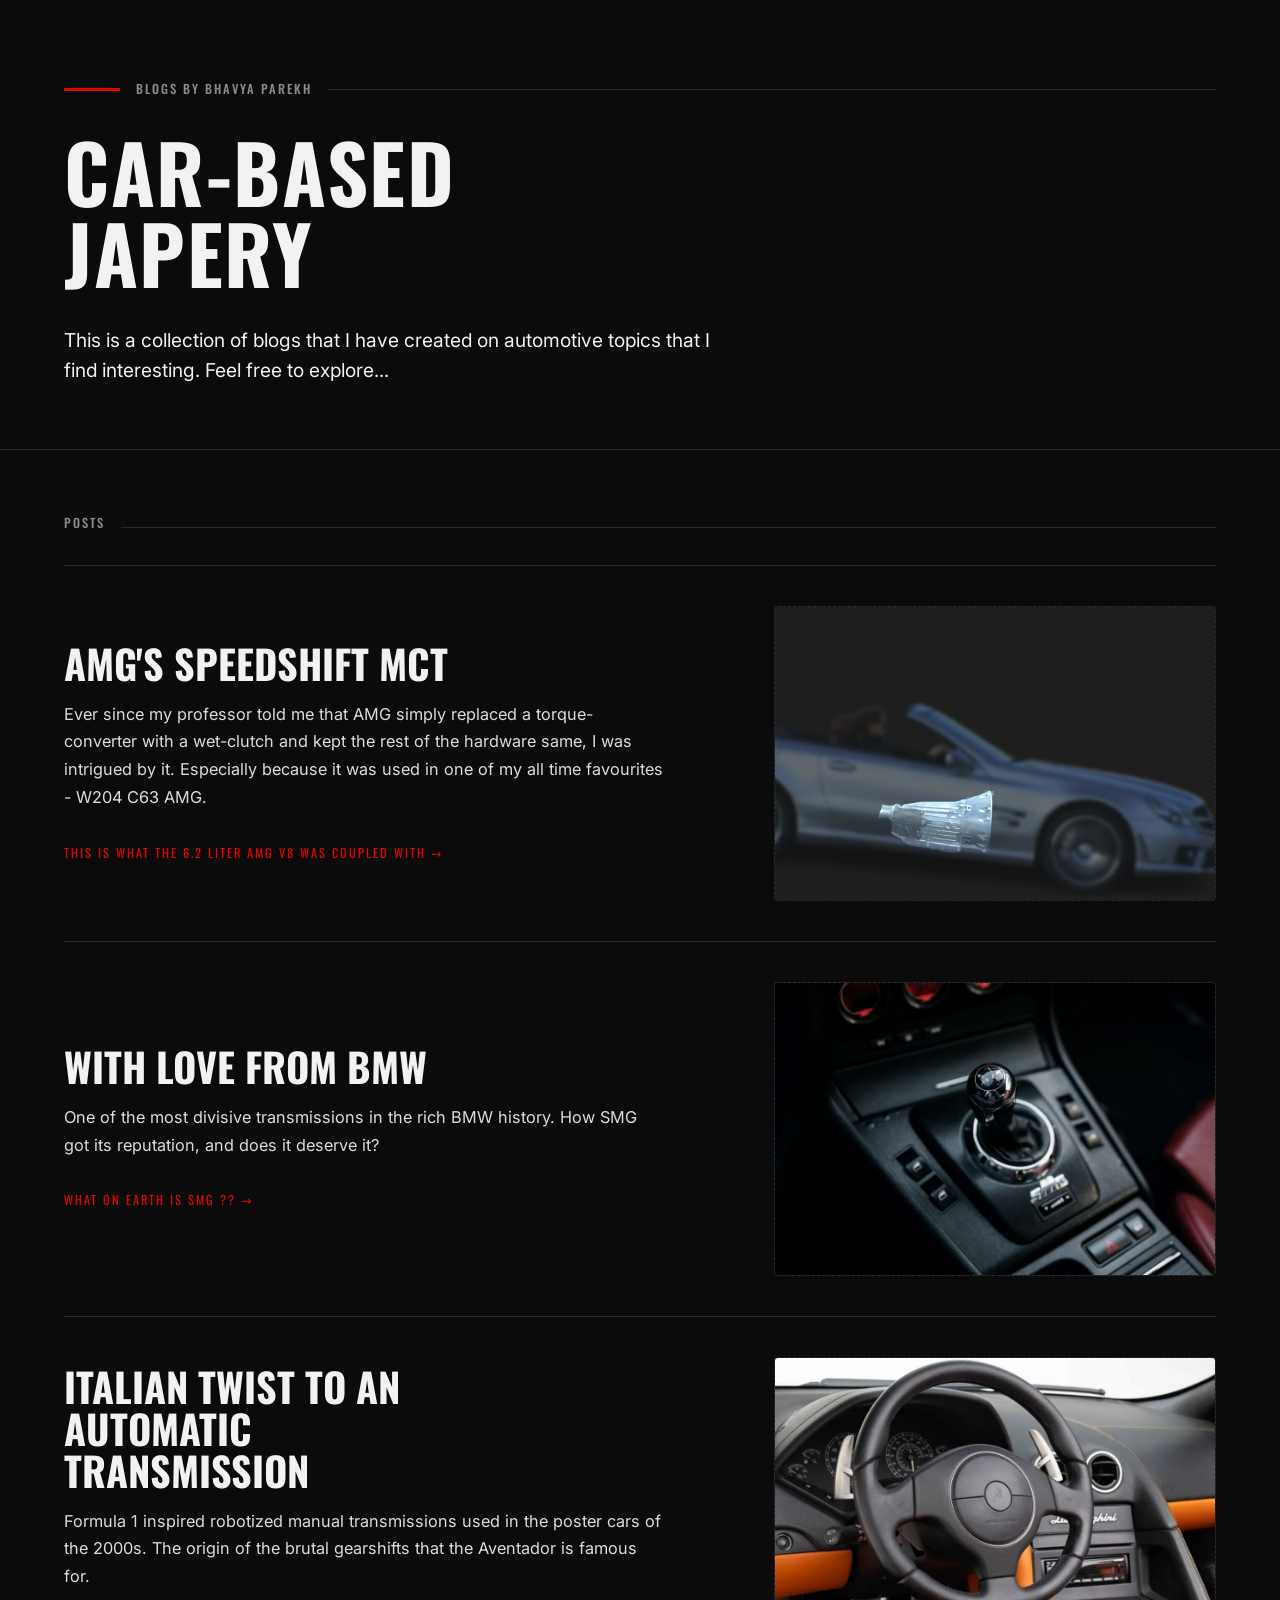
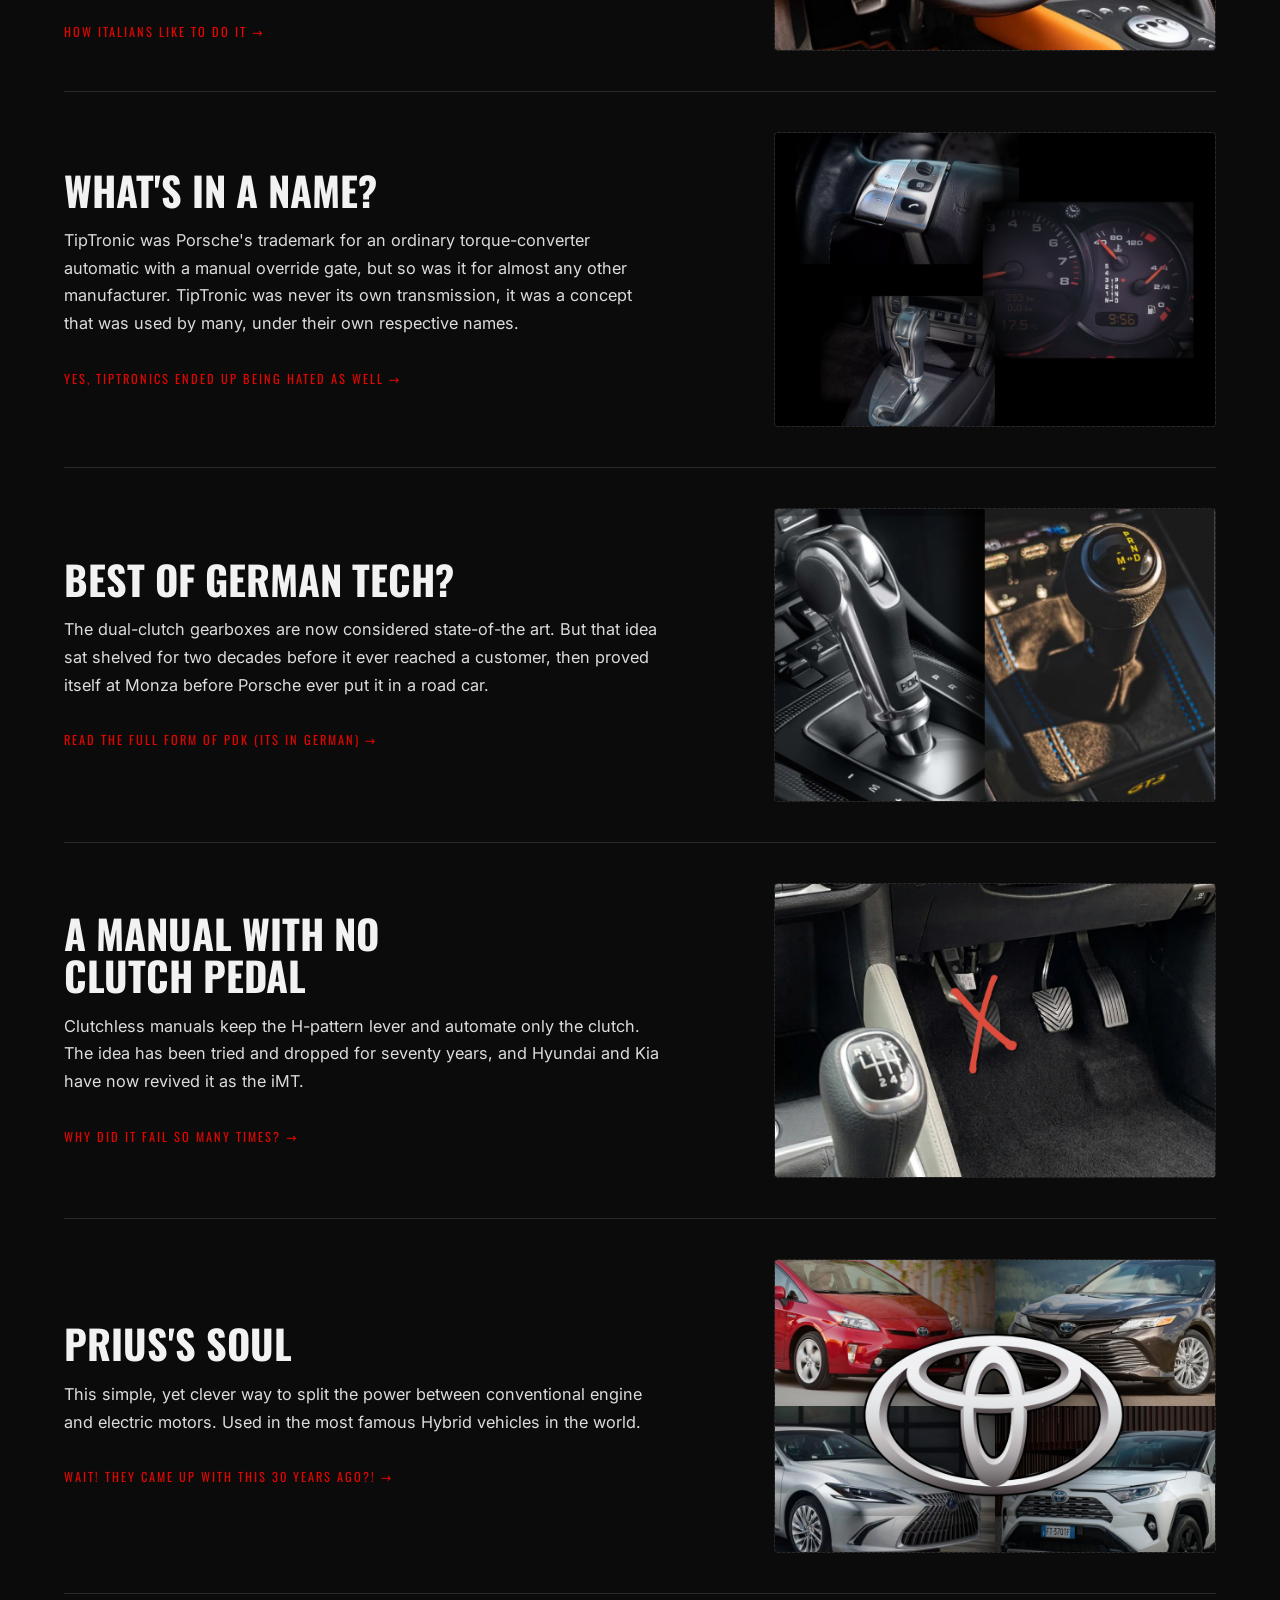
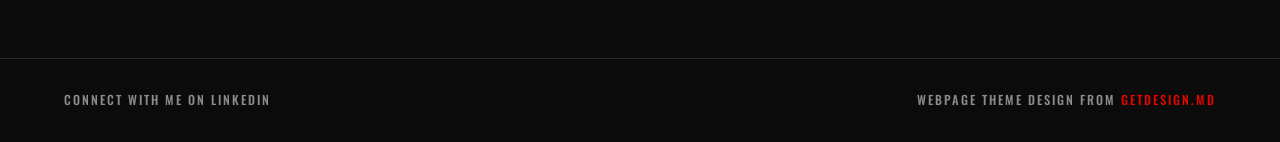
==== commit 4b7842ee: "add e-cvt blog, edit unnatural wordings" ====
--- a/index.html
+++ b/index.html
@@ -211,7 +211,6 @@
       <span class="label">blogs by Bhavya parekh</span>
     </div>
     <h1>car-BASED JAPERY</h1>
-    <p class="masthead__dek">Hi! Wonderful day to land here.</p>
     <p class="masthead__dek">This is a collection of blogs that I have created on automotive topics that I find interesting. Feel free to explore...</p>
   </div>
 </header>
@@ -237,8 +236,7 @@
 
       <a class="post" href="bmw-smg/">
         <div>
-          <h2 class="post__title">SMG, From BMW,</h2>
-          <h2 class="post__title">with love</h2>
+          <h2 class="post__title">with love From BMW</h2>
           <p class="post__dek">One of the most divisive transmissions in the rich BMW history. How SMG got its reputation, and does it deserve it? </p>
           <span class="post__cta">What on earth is SMG ?? →</span>
         </div>
@@ -293,6 +291,18 @@
         <div class="post__art" id="art06">
           <img src="clutchless-manual/assets/fig-00-hero.jpg" alt="A clutchless manual gear lever with no clutch pedal beneath it.">
           <div class="ph"><span class="label">Blogs by Bhavya Parekh &nbsp;/&nbsp; No. 06</span></div>
+        </div>
+      </a>
+
+      <a class="post" href="toyota-e-cvt/">
+        <div>
+          <h2 class="post__title">Prius's soul</h2>
+          <p class="post__dek">This simple, yet clever way to split the power between conventional engine and electric motors. Used in the most famous Hybrid vehicles in the world.</p>
+          <span class="post__cta">wait! they came up with this 30 years ago?! →</span>
+        </div>
+        <div class="post__art" id="art07">
+          <img src="toyota-e-cvt/assets/fig-00-hero.jpg" alt="A Toyota Prius hybrid.">
+          <div class="ph"><span class="label">Blogs by Bhavya Parekh &nbsp;/&nbsp; No. 07</span></div>
         </div>
       </a>
     </div>
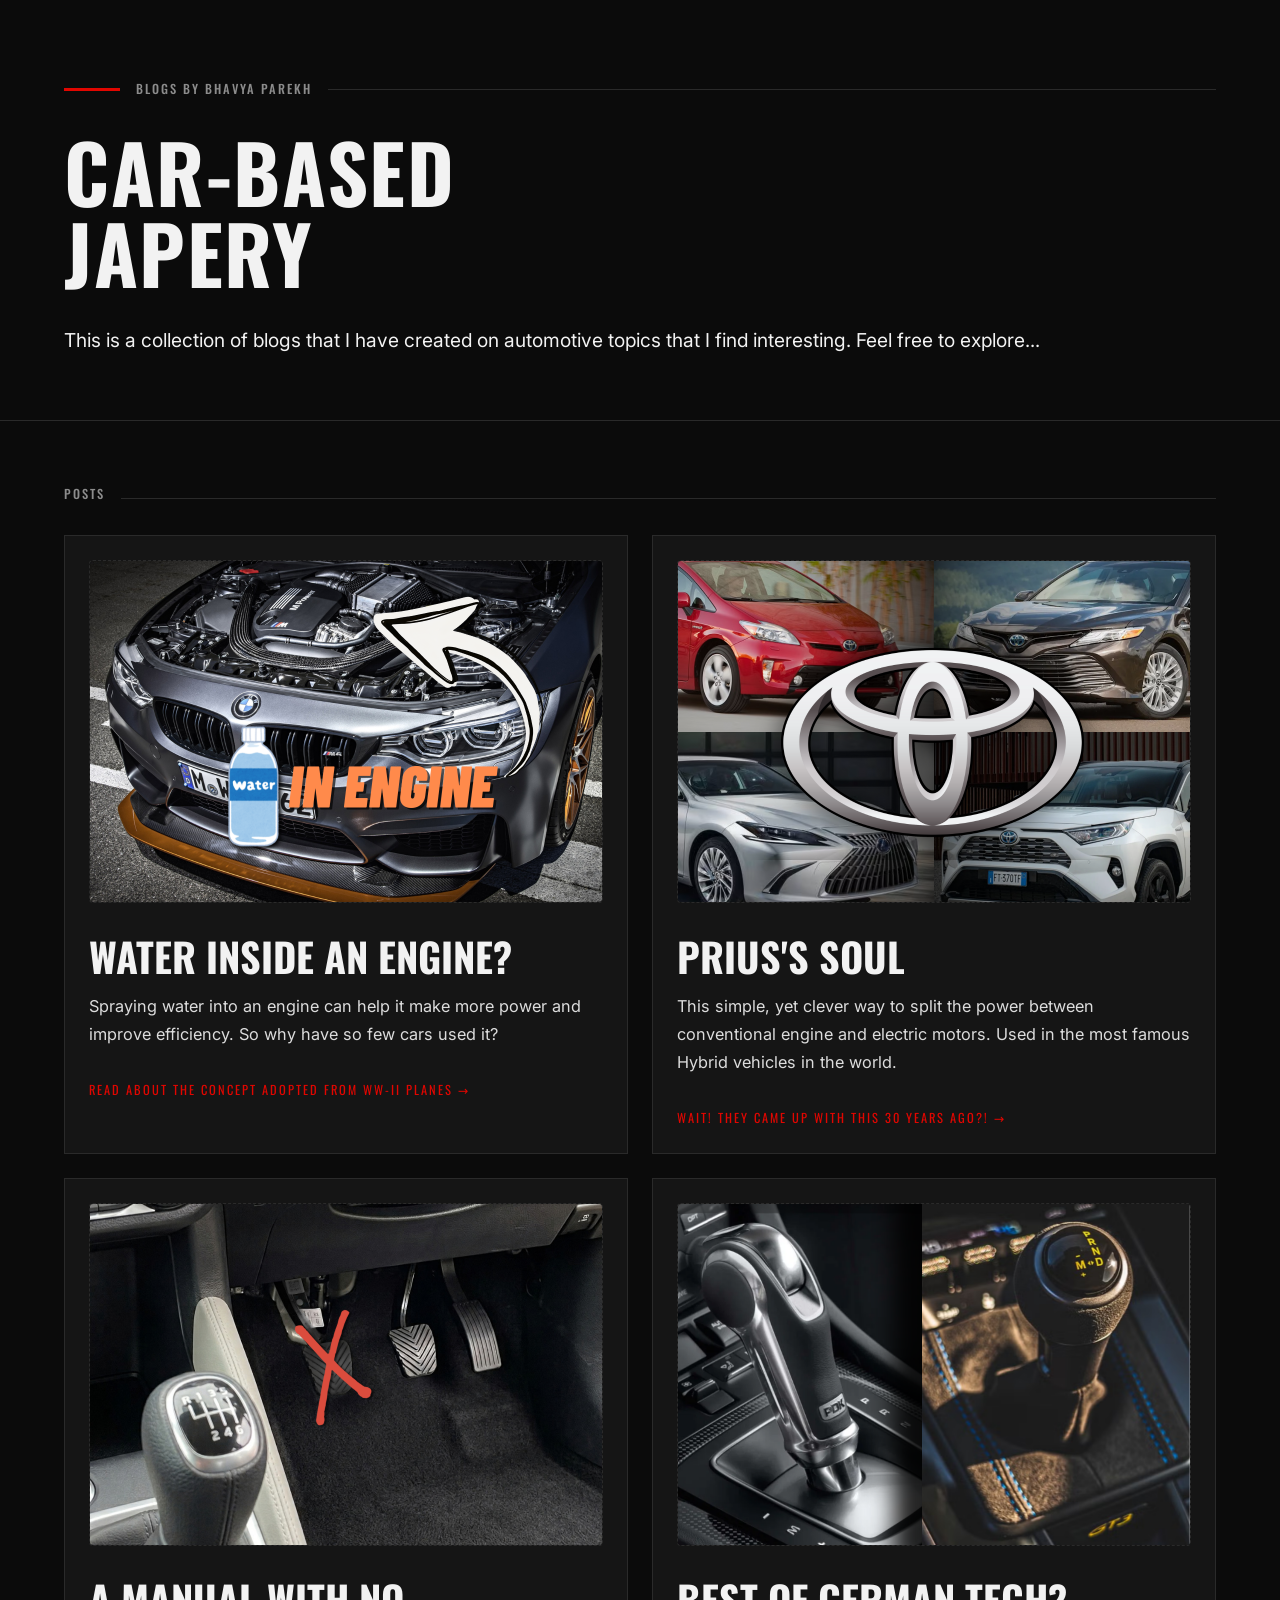
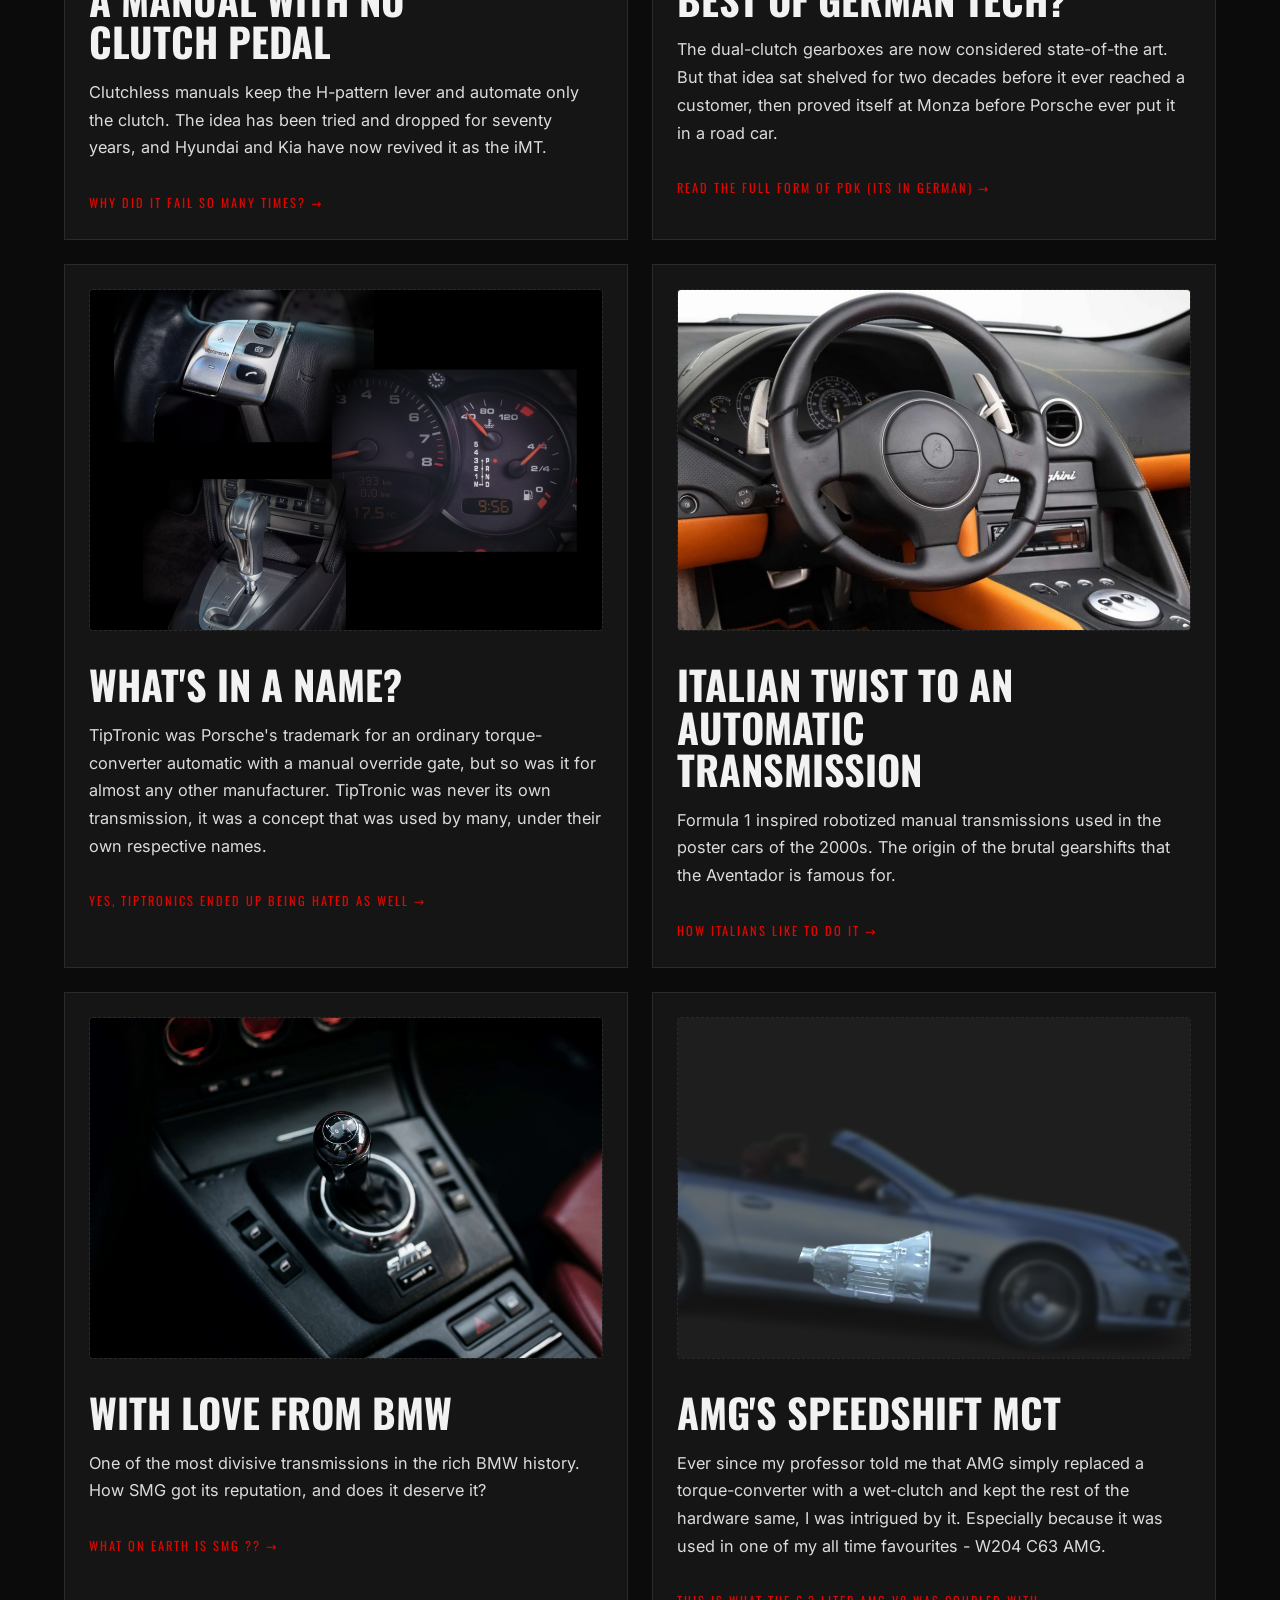
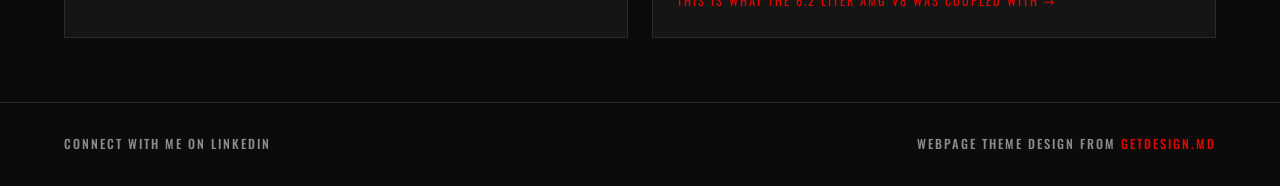
==== commit 1f02eafe: "Add water injection article and refresh blog index" ====
--- a/index.html
+++ b/index.html
@@ -4,10 +4,10 @@
 <meta charset="utf-8">
 <meta name="viewport" content="width=device-width, initial-scale=1, viewport-fit=cover">
 <title>Blogs by Bhavya Parekh</title>
-<meta name="description" content="Long-form pieces on the strange, imperfect transmissions that got us to the gearboxes we have now.">
+<meta name="description" content="Long-form pieces on automotive technology and the ideas behind it.">
 <meta name="theme-color" content="#0B0B0B">
 <meta property="og:title" content="Blogs by Bhavya Parekh">
-<meta property="og:description" content="Long-form pieces on the strange, imperfect transmissions that got us to the gearboxes we have now.">
+<meta property="og:description" content="Long-form pieces on automotive technology and the ideas behind it.">
 <meta property="og:type" content="website">
 
 <link rel="preconnect" href="https://fonts.googleapis.com">
@@ -105,7 +105,7 @@
 }
 .masthead__dek{
   margin:var(--s-lg) 0 0;
-  max-width:56ch;
+  max-width:none;
   font-size:clamp(1rem,1.6vw,1.2rem);
   line-height:1.55;
 }
@@ -120,17 +120,18 @@
   margin-bottom:var(--s-lg);
 }
 .posts__head::after{content:"";height:1px;flex:1;background:var(--line)}
+.posts__grid{display:grid;grid-template-columns:repeat(2,minmax(0,1fr));gap:24px}
 
 .post{
-  display:grid;
-  grid-template-columns:60fr 40fr;
-  gap:calc(var(--s-lg) * 1.5);
-  align-items:center;
-  padding-block:calc(var(--s-lg) * 1.25);
-  border-top:1px solid var(--line);
+  display:flex;
+  flex-direction:column-reverse;
+  gap:var(--s-lg);
+  padding:24px;
+  border:1px solid var(--line);
+  background:var(--surface);
   color:inherit;
 }
-.post:last-of-type{border-bottom:1px solid var(--line)}
+.post > div:first-child{flex:1}
 .post__no{
   font-family:var(--font-display);
   font-size:0.78rem;
@@ -186,8 +187,7 @@
 .post__art.is-missing .ph{display:block}
 
 @media (max-width:820px){
-  .post{grid-template-columns:1fr;gap:var(--s-lg);align-items:start}
-  .post__art{order:-1}
+  .posts__grid{grid-template-columns:1fr}
 }
 
 /* ============================================================
@@ -222,6 +222,91 @@
         <span class="label">Posts</span>
       </div>
 
+      <div class="posts__grid">
+      <a class="post" href="water-injection-systems/">
+        <div>
+          <h2 class="post__title">water inside an engine?</h2>
+          <p class="post__dek">Spraying water into an engine can help it make more power and improve efficiency. So why have so few cars used it?</p>
+          <span class="post__cta">read about the concept adopted from ww-ii planes →</span>
+        </div>
+        <div class="post__art" id="art08">
+          <img src="water-injection-systems/assets/fig-00-hero.png" alt="A BMW M4 GTS engine bay with a water injection illustration.">
+          <div class="ph"><span class="label">Blogs by Bhavya Parekh &nbsp;/&nbsp; No. 08</span></div>
+        </div>
+      </a>
+
+      <a class="post" href="toyota-e-cvt/">
+        <div>
+          <h2 class="post__title">Prius's soul</h2>
+          <p class="post__dek">This simple, yet clever way to split the power between conventional engine and electric motors. Used in the most famous Hybrid vehicles in the world.</p>
+          <span class="post__cta">wait! they came up with this 30 years ago?! →</span>
+        </div>
+        <div class="post__art" id="art07">
+          <img src="toyota-e-cvt/assets/fig-00-hero.jpg" alt="A Toyota Prius hybrid.">
+          <div class="ph"><span class="label">Blogs by Bhavya Parekh &nbsp;/&nbsp; No. 07</span></div>
+        </div>
+      </a>
+
+      <a class="post" href="clutchless-manual/">
+        <div>
+          <h2 class="post__title">A manual with no clutch pedal</h2>
+          <p class="post__dek">Clutchless manuals keep the H-pattern lever and automate only the clutch. The idea has been tried and dropped for seventy years, and Hyundai and Kia have now revived it as the iMT.</p>
+          <span class="post__cta">WHY DID IT FAIL SO MANY TIMES? →</span>
+        </div>
+        <div class="post__art" id="art06">
+          <img src="clutchless-manual/assets/fig-00-hero.jpg" alt="A clutchless manual gear lever with no clutch pedal beneath it.">
+          <div class="ph"><span class="label">Blogs by Bhavya Parekh &nbsp;/&nbsp; No. 06</span></div>
+        </div>
+      </a>
+
+      <a class="post" href="pdk/">
+        <div>
+          <h2 class="post__title">best of german tech?</h2>
+          <p class="post__dek">The dual-clutch gearboxes are now considered state-of-the art. But that idea sat shelved for two decades before it ever reached a customer, then proved itself at Monza before Porsche ever put it in a road car.</p>
+          <span class="post__cta">READ THE FULL FORM OF PDK (iTS IN GERMAN) →</span>
+        </div>
+        <div class="post__art" id="art05">
+          <img src="pdk/assets/fig-00-hero.jpg" alt="A Porsche PDK paddle shifter and instrument cluster.">
+          <div class="ph"><span class="label">Blogs by Bhavya Parekh &nbsp;/&nbsp; No. 05</span></div>
+        </div>
+      </a>
+
+      <a class="post" href="tiptronic/">
+        <div>
+          <h2 class="post__title">WHAT's in a name?</h2>
+          <p class="post__dek">TipTronic was Porsche's trademark for an ordinary torque-converter automatic with a manual override gate, but so was it for almost any other manufacturer. TipTronic was never its own transmission, it was a concept that was used by many, under their own respective names. </p>
+          <span class="post__cta">Yes, tiptronics ended up being hated as well →</span>
+        </div>
+        <div class="post__art" id="art04">
+          <img src="tiptronic/assets/fig-00-hero.jpg" alt="A Porsche Tiptronic shifter and instrument cluster.">
+          <div class="ph"><span class="label">Blogs by Bhavya Parekh &nbsp;/&nbsp; No. 04</span></div>
+        </div>
+      </a>
+
+      <a class="post" href="lamborghini-single-clutch/">
+        <div>
+          <h2 class="post__title">ITALIAN TWIST TO AN AUTOMATIC TRANSMISSION</h2>
+          <p class="post__dek">Formula 1 inspired robotized manual transmissions used in the poster cars of the 2000s. The origin of the brutal gearshifts that the Aventador is famous for.</p>
+          <span class="post__cta">HOW ITALIANS LIKE TO DO IT →</span>
+        </div>
+        <div class="post__art" id="art03">
+          <img src="lamborghini-single-clutch/assets/fig-00-hero.jpg" alt="A Lamborghini e-gear paddle-shift lever and gate.">
+          <div class="ph"><span class="label">Blogs by Bhavya Parekh &nbsp;/&nbsp; No. 03</span></div>
+        </div>
+      </a>
+
+      <a class="post" href="bmw-smg/">
+        <div>
+          <h2 class="post__title">with love From BMW</h2>
+          <p class="post__dek">One of the most divisive transmissions in the rich BMW history. How SMG got its reputation, and does it deserve it? </p>
+          <span class="post__cta">What on earth is SMG ?? →</span>
+        </div>
+        <div class="post__art" id="art02">
+          <img src="bmw-smg/assets/fig-00-hero.jpg" alt="The BMW SMG sequential manual gearbox.">
+          <div class="ph"><span class="label">Blogs by Bhavya Parekh &nbsp;/&nbsp; No. 02</span></div>
+        </div>
+      </a>
+
       <a class="post" href="mercedes-mct/">
         <div>
           <h2 class="post__title">AMG's SpeedShift MCT</h2>
@@ -233,78 +318,7 @@
           <div class="ph"><span class="label">Blogs by Bhavya Parekh &nbsp;/&nbsp; No. 01</span></div>
         </div>
       </a>
-
-      <a class="post" href="bmw-smg/">
-        <div>
-          <h2 class="post__title">with love From BMW</h2>
-          <p class="post__dek">One of the most divisive transmissions in the rich BMW history. How SMG got its reputation, and does it deserve it? </p>
-          <span class="post__cta">What on earth is SMG ?? →</span>
-        </div>
-        <div class="post__art" id="art02">
-          <img src="bmw-smg/assets/fig-00-hero.jpg" alt="The BMW SMG sequential manual gearbox.">
-          <div class="ph"><span class="label">Blogs by Bhavya Parekh &nbsp;/&nbsp; No. 02</span></div>
-        </div>
-      </a>
-
-      <a class="post" href="lamborghini-single-clutch/">
-        <div>
-          <h2 class="post__title">ITALIAN TWIST TO AN AUTOMATIC TRANSMISSION</h2>
-          <p class="post__dek">Formula 1 inspired robotized manual transmissions used in the poster cars of the 2000s. The origin of the brutal gearshifts that the Aventador is famous for.</p>
-          <span class="post__cta">HOW ITALIANS LIKE TO DO IT →</span>
-        </div>
-        <div class="post__art" id="art03">
-          <img src="lamborghini-single-clutch/assets/fig-00-hero.jpg" alt="A Lamborghini e-gear paddle-shift lever and gate.">
-          <div class="ph"><span class="label">Blogs by Bhavya Parekh &nbsp;/&nbsp; No. 03</span></div>
-        </div>
-      </a>
-
-      <a class="post" href="tiptronic/">
-        <div>
-          <h2 class="post__title">WHAT's in a name?</h2>
-          <p class="post__dek">TipTronic was Porsche's trademark for an ordinary torque-converter automatic with a manual override gate, but so was it for almost any other manufacturer. TipTronic was never its own transmission, it was a concept that was used by many, under their own respective names. </p>
-          <span class="post__cta">Yes, tiptronics ended up being hated as well →</span>
-        </div>
-        <div class="post__art" id="art04">
-          <img src="tiptronic/assets/fig-00-hero.jpg" alt="A Porsche Tiptronic shifter and instrument cluster.">
-          <div class="ph"><span class="label">Blogs by Bhavya Parekh &nbsp;/&nbsp; No. 04</span></div>
-        </div>
-      </a>
-
-      <a class="post" href="pdk/">
-        <div>
-          <h2 class="post__title">best of german tech?</h2>
-          <p class="post__dek">The dual-clutch gearboxes are now considered state-of-the art. But that idea sat shelved for two decades before it ever reached a customer, then proved itself at Monza before Porsche ever put it in a road car.</p>
-          <span class="post__cta">READ THE FULL FORM OF PDK (iTS IN GERMAN) →</span>
-        </div>
-        <div class="post__art" id="art05">
-          <img src="pdk/assets/fig-00-hero.jpg" alt="A Porsche PDK paddle shifter and instrument cluster.">
-          <div class="ph"><span class="label">Blogs by Bhavya Parekh &nbsp;/&nbsp; No. 05</span></div>
-        </div>
-      </a>
-
-      <a class="post" href="clutchless-manual/">
-        <div>
-          <h2 class="post__title">A manual with no clutch pedal</h2>
-          <p class="post__dek">Clutchless manuals keep the H-pattern lever and automate only the clutch. The idea has been tried and dropped for seventy years, and Hyundai and Kia have now revived it as the iMT.</p>
-          <span class="post__cta">WHY DID IT FAIL SO MANY TIMES? →</span>
-        </div>
-        <div class="post__art" id="art06">
-          <img src="clutchless-manual/assets/fig-00-hero.jpg" alt="A clutchless manual gear lever with no clutch pedal beneath it.">
-          <div class="ph"><span class="label">Blogs by Bhavya Parekh &nbsp;/&nbsp; No. 06</span></div>
-        </div>
-      </a>
-
-      <a class="post" href="toyota-e-cvt/">
-        <div>
-          <h2 class="post__title">Prius's soul</h2>
-          <p class="post__dek">This simple, yet clever way to split the power between conventional engine and electric motors. Used in the most famous Hybrid vehicles in the world.</p>
-          <span class="post__cta">wait! they came up with this 30 years ago?! →</span>
-        </div>
-        <div class="post__art" id="art07">
-          <img src="toyota-e-cvt/assets/fig-00-hero.jpg" alt="A Toyota Prius hybrid.">
-          <div class="ph"><span class="label">Blogs by Bhavya Parekh &nbsp;/&nbsp; No. 07</span></div>
-        </div>
-      </a>
+      </div>
     </div>
   </section>
 </main>
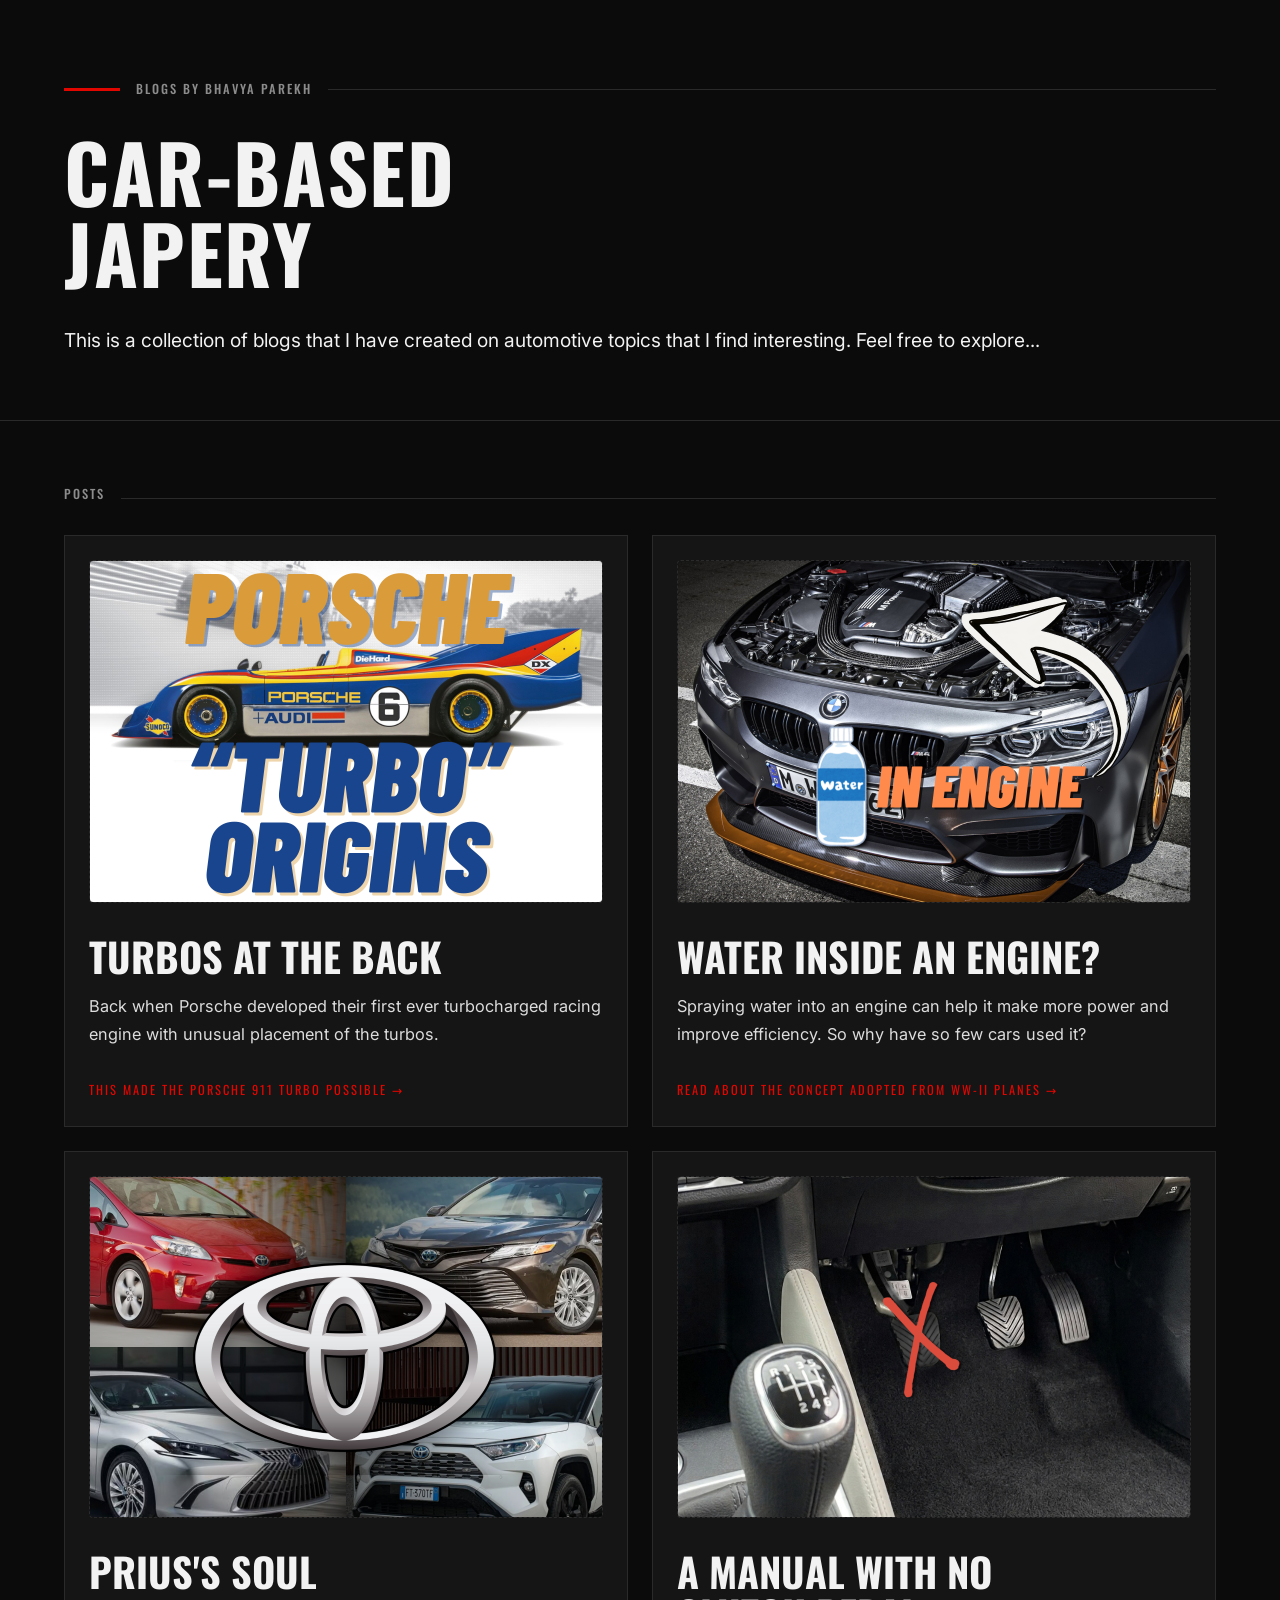
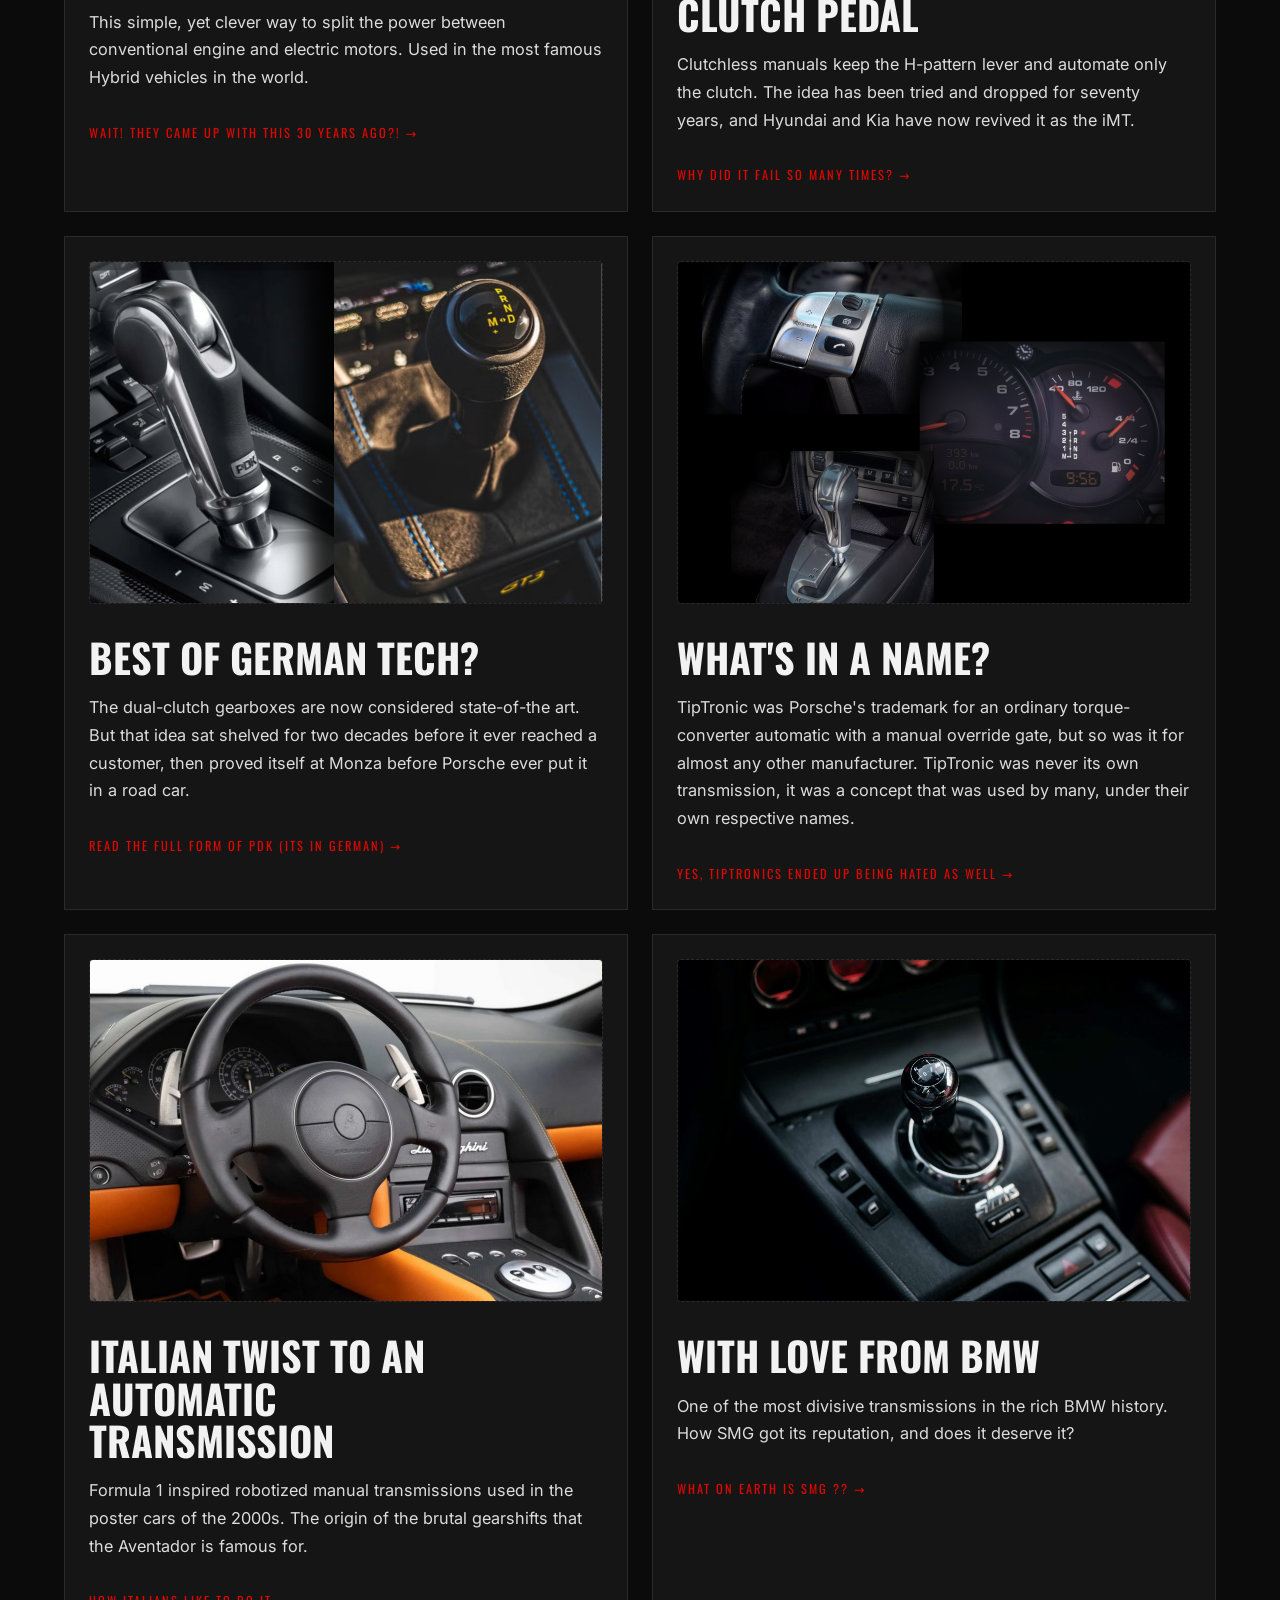
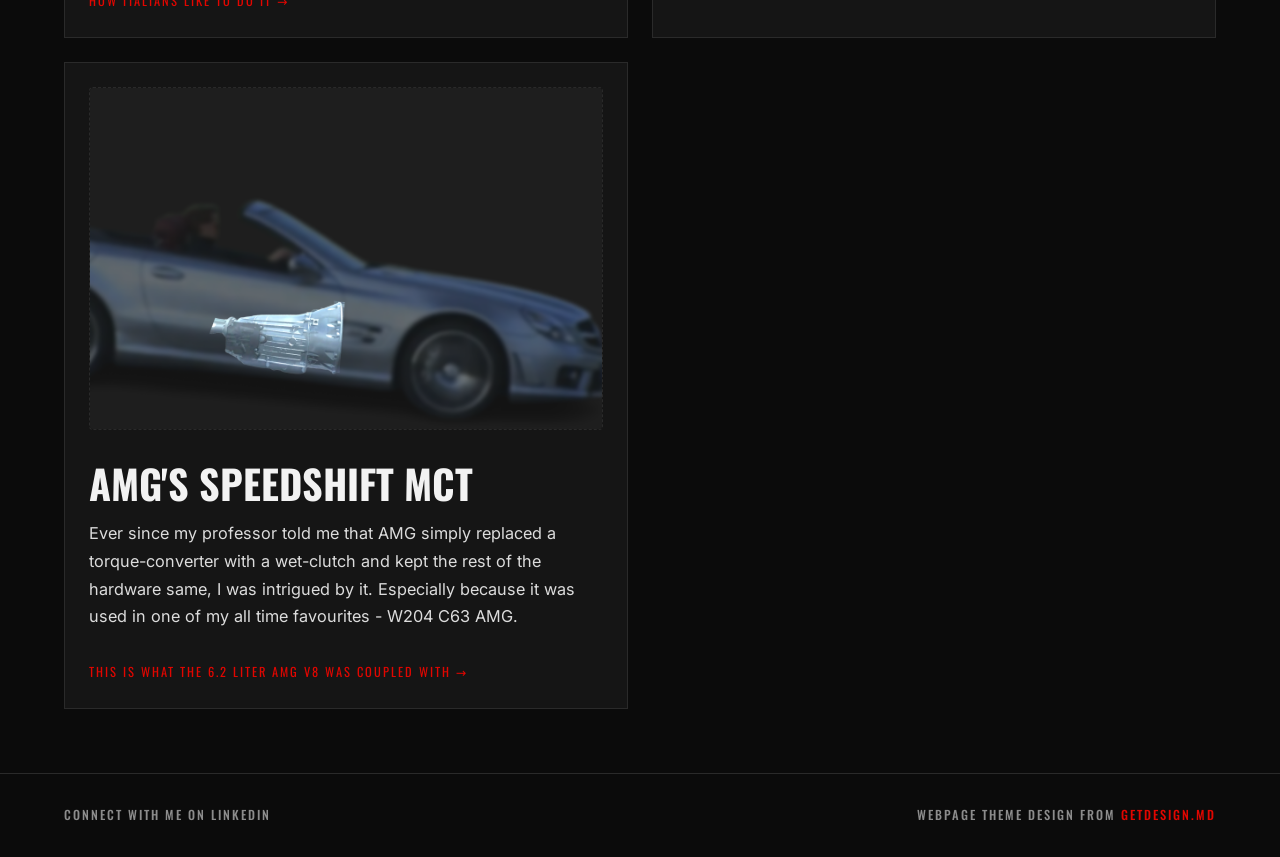
==== commit dd85e26f: "Add Porsche 917/30 turbo article" ====
--- a/index.html
+++ b/index.html
@@ -200,6 +200,7 @@
   justify-content:space-between;align-items:center;
 }
 </style>
+<script src="assets/analytics.js" defer></script>
 </head>
 
 <body>
@@ -223,6 +224,11 @@
       </div>
 
       <div class="posts__grid">
+      <a class="post" href="porsche-917-30-turbo/">
+        <div><h2 class="post__title">Turbos at the back</h2><p class="post__dek">Back when Porsche developed their first ever turbocharged racing engine with unusual placement of the turbos.</p><span class="post__cta">this made the porsche 911 turbo possible →</span></div>
+        <div class="post__art" id="art09"><img src="porsche-917-30-turbo/assets/fig-00-hero.png" alt="Porsche 917/30 race car"><div class="ph"><span class="label">Blogs by Bhavya Parekh &nbsp;/&nbsp; No. 09</span></div></div>
+      </a>
+
       <a class="post" href="water-injection-systems/">
         <div>
           <h2 class="post__title">water inside an engine?</h2>
